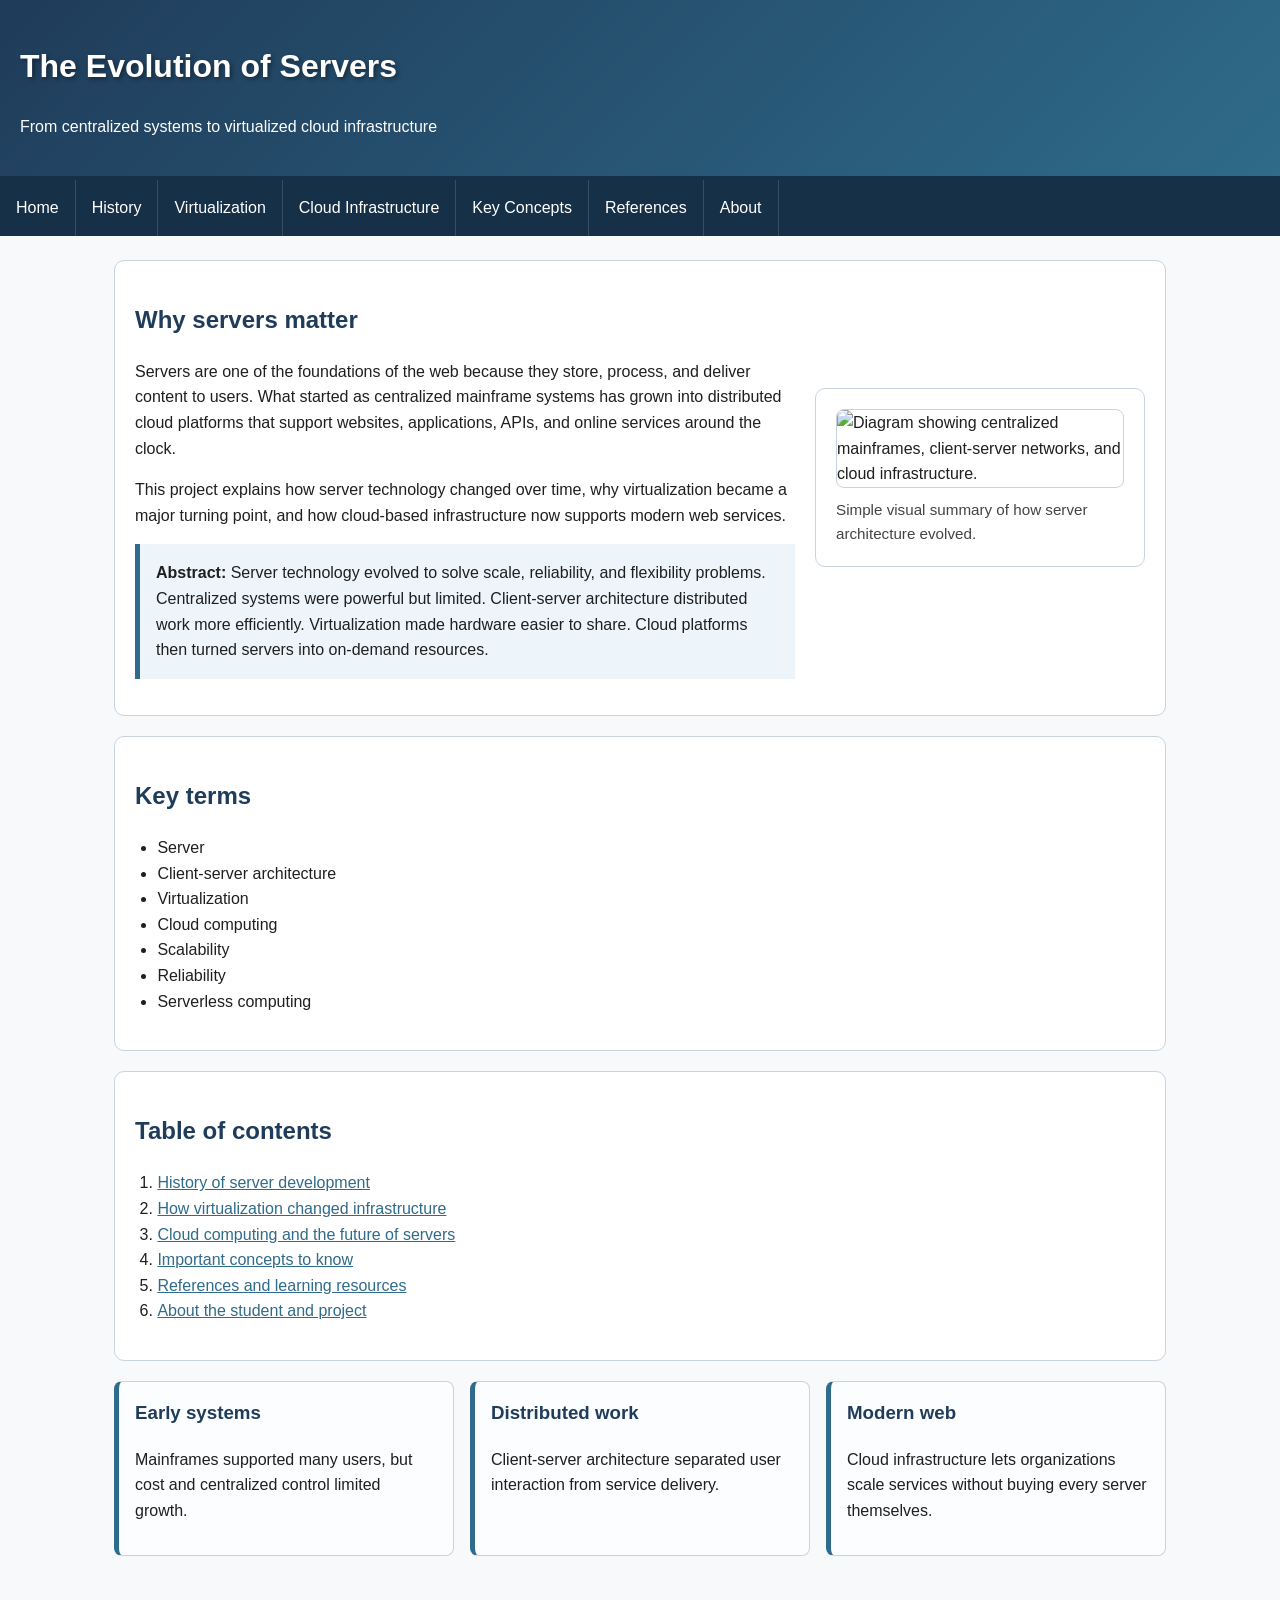
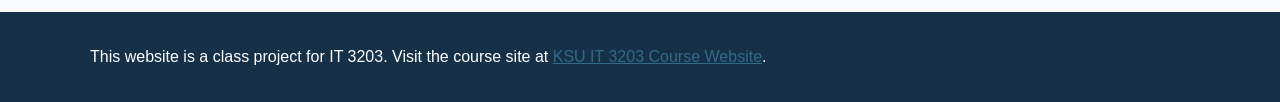
==== index.html @ 167da666 "Update index.html" ====
<!DOCTYPE html>
<html lang="en">
<head>
  <meta charset="UTF-8">
  <meta name="viewport" content="width=device-width, initial-scale=1.0">
  <meta name="description" content="An introduction to the evolution of servers from centralized systems to cloud infrastructure.">
  <title>Server Evolution | Home</title>
  <link rel="stylesheet" href="styles.css">
</head>
<body>
  <!-- Consistent page header and navigation used across the site -->
  <header>
    <h1 style="color:white;">The Evolution of Servers</h1>
    <p class="tagline">From centralized systems to virtualized cloud infrastructure</p>
  </header>

  <nav>
    <ul>
      <li><a href="index.html">Home</a></li>
      <li><a href="history.html">History</a></li>
      <li><a href="virtualization.html">Virtualization</a></li>
      <li><a href="cloud.html">Cloud Infrastructure</a></li>
      <li><a href="concepts.html">Key Concepts</a></li>
      <li><a href="resources.html">References</a></li>
      <li><a href="about.html">About</a></li>
    </ul>
  </nav>

  <!-- Main content area for this page -->
  <main>
    <section class="hero">
      <div>
        <h2>Why servers matter</h2>
        <p>
          Servers are one of the foundations of the web because they store, process, and deliver content to users.
          What started as centralized mainframe systems has grown into distributed cloud platforms that support websites,
          applications, APIs, and online services around the clock.
        </p>
        <p>
          This project explains how server technology changed over time, why virtualization became a major turning point,
          and how cloud-based infrastructure now supports modern web services.
        </p>

        <div class="highlight">
          <strong>Abstract:</strong> Server technology evolved to solve scale, reliability, and flexibility problems.
          Centralized systems were powerful but limited. Client-server architecture distributed work more efficiently.
          Virtualization made hardware easier to share. Cloud platforms then turned servers into on-demand resources.
        </div>
      </div>

      <div class="image-card">
        <figure>
          <img src="images/server-architecture.png" alt="Diagram showing centralized mainframes, client-server networks, and cloud infrastructure.">
          <figcaption>Simple visual summary of how server architecture evolved.</figcaption>
        </figure>
      </div>
    </section>

    <section class="content-card">
      <h2>Key terms</h2>
      <ul>
        <li>Server</li>
        <li>Client-server architecture</li>
        <li>Virtualization</li>
        <li>Cloud computing</li>
        <li>Scalability</li>
        <li>Reliability</li>
        <li>Serverless computing</li>
      </ul>
    </section>

    <section class="content-card">
      <h2>Table of contents</h2>
      <ol>
        <li><a href="history.html">History of server development</a></li>
        <li><a href="virtualization.html">How virtualization changed infrastructure</a></li>
        <li><a href="cloud.html">Cloud computing and the future of servers</a></li>
        <li><a href="concepts.html">Important concepts to know</a></li>
        <li><a href="resources.html">References and learning resources</a></li>
        <li><a href="about.html">About the student and project</a></li>
      </ol>
    </section>

    <section class="card-grid">
      <article class="feature-box">
        <h3>Early systems</h3>
        <p>Mainframes supported many users, but cost and centralized control limited growth.</p>
      </article>
      <article class="feature-box">
        <h3>Distributed work</h3>
        <p>Client-server architecture separated user interaction from service delivery.</p>
      </article>
      <article class="feature-box">
        <h3>Modern web</h3>
        <p>Cloud infrastructure lets organizations scale services without buying every server themselves.</p>
      </article>
    </section>
  </main>

    <!-- Footer note required by the assignment -->
  <footer>
    <div class="footer-note">
      <p>This website is a class project for IT 3203. Visit the course site at <a href="https://ksuweb.github.io/IT3203/">KSU IT 3203 Course Website</a>.</p>
    </div>
  </footer>
</body>
</html>
---- styles.css ----
/*
  IT 3203 Project Milestone #1
  Single stylesheet used across the entire website.
  This file demonstrates element, class, and id selectors.
*/

:root {
  --primary: #1f3c5a;
  --secondary: #2f6b8a;
  --accent: #dfeaf2;
  --text: #1f1f1f;
  --light: #ffffff;
  --border: #c7d4df;
}

* {
  box-sizing: border-box;
}

body {
  margin: 0;
  font-family: Arial, Helvetica, sans-serif;
  line-height: 1.6;
  color: var(--text);
  background-color: #f7f9fb;
}

header {
  background: linear-gradient(135deg, var(--primary), var(--secondary));
  color: var(--light);
  padding: 1.25rem;
  border-bottom: 4px solid #163048;
}

#site-title {
  margin: 0;
  font-size: 2rem;
}

.tagline {
  margin-top: 0.4rem;
  font-size: 1rem;
}

nav {
  background-color: #163048;
}

nav ul {
  margin: 0;
  padding: 0;
  list-style: none;
  display: flex;
  flex-wrap: wrap;
}

nav li {
  margin: 0;
}

nav a {
  display: block;
  color: var(--light);
  text-decoration: none;
  padding: 0.95rem 1rem;
  border-right: 1px solid rgba(255, 255, 255, 0.15);
}

nav a:hover,
nav a:focus {
  background-color: #2d567d;
}

main {
  max-width: 1100px;
  margin: 0 auto;
  padding: 1.5rem;
}

.hero,
.content-card,
.sidebar-card,
.table-wrapper,
.image-card {
  background-color: var(--light);
  border: 1px solid var(--border);
  border-radius: 10px;
  padding: 1.25rem;
  margin-bottom: 1.25rem;
}

.hero {
  display: grid;
  grid-template-columns: 2fr 1fr;
  gap: 1.25rem;
  align-items: center;
}

.page-layout {
  display: grid;
  grid-template-columns: 2fr 1fr;
  gap: 1.25rem;
}

.card-grid {
  display: grid;
  grid-template-columns: repeat(auto-fit, minmax(220px, 1fr));
  gap: 1rem;
}

.feature-box {
  border: 1px solid var(--border);
  border-left: 5px solid var(--secondary);
  border-radius: 8px;
  padding: 1rem;
  background-color: #fbfdff;
}

.feature-box h3 {
  margin-top: 0;
}

img {
  max-width: 100%;
  border: 1px solid var(--border);
  border-radius: 8px;
}

figure {
  margin: 0;
}

figcaption {
  margin-top: 0.6rem;
  font-size: 0.95rem;
  color: #444;
}

h1,
h2,
h3 {
  color: var(--primary);
}
header h1 {
    color: white;
    text-shadow: 2px 2px 4px rgba(0,0,0,0.4);
}
ul,
ol {
  padding-left: 1.4rem;
}

.table-wrapper {
  overflow-x: auto;
}

table {
  width: 100%;
  border-collapse: collapse;
}

th,
td {
  border: 1px solid var(--border);
  padding: 0.75rem;
  text-align: left;
}

th {
  background-color: var(--accent);
}

.highlight {
  background-color: #eef5fa;
  border-left: 5px solid var(--secondary);
  padding: 1rem;
  margin: 1rem 0;
}

.resource-list a,
.footer-note a,
.content-card a {
  color: var(--secondary);
}

.resource-list a:hover,
.footer-note a:hover,
.content-card a:hover {
  color: #0f4d75;
}

footer {
  background-color: #163048;
  color: var(--light);
  padding: 1rem 1.5rem;
  margin-top: 2rem;
}

.footer-note {
  max-width: 1100px;
  margin: 0 auto;
}

.small-text {
  font-size: 0.95rem;
}

@media (max-width: 800px) {
  .hero,
  .page-layout {
    grid-template-columns: 1fr;
  }

  nav ul {
    flex-direction: column;
  }

  nav a {
    border-right: none;
    border-bottom: 1px solid rgba(255, 255, 255, 0.12);
  }
}
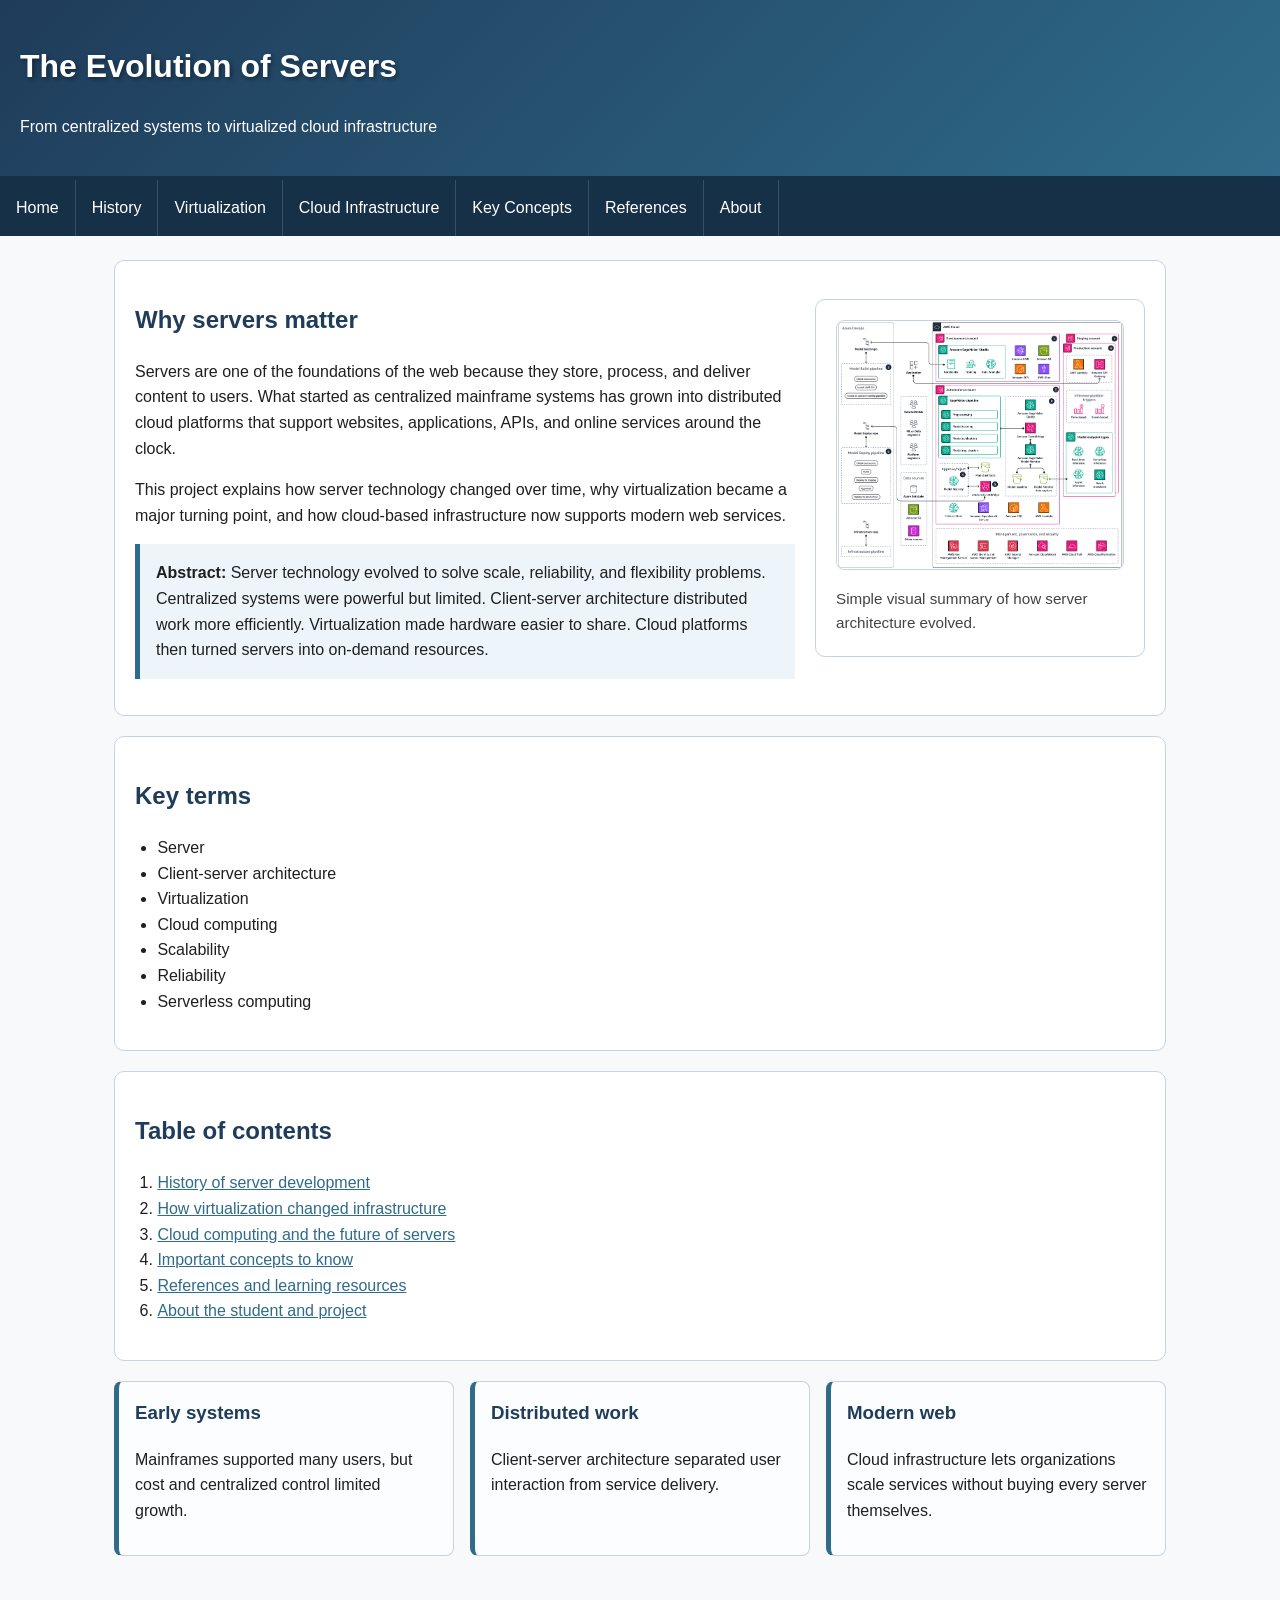
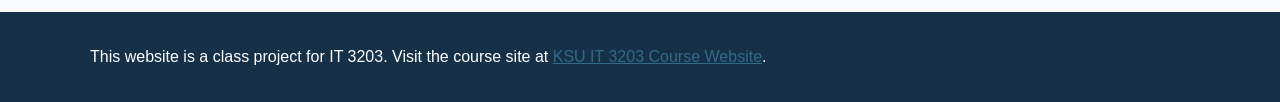
==== commit 4e618e3e: "Update index.html" ====
--- a/index.html
+++ b/index.html
@@ -50,7 +50,7 @@
 
       <div class="image-card">
         <figure>
-          <img src="images/server-architecture.png" alt="Diagram showing centralized mainframes, client-server networks, and cloud infrastructure.">
+          <img src="image/server-architecture.png" alt="Diagram showing centralized mainframes, client-server networks, and cloud infrastructure.">
           <figcaption>Simple visual summary of how server architecture evolved.</figcaption>
         </figure>
       </div>
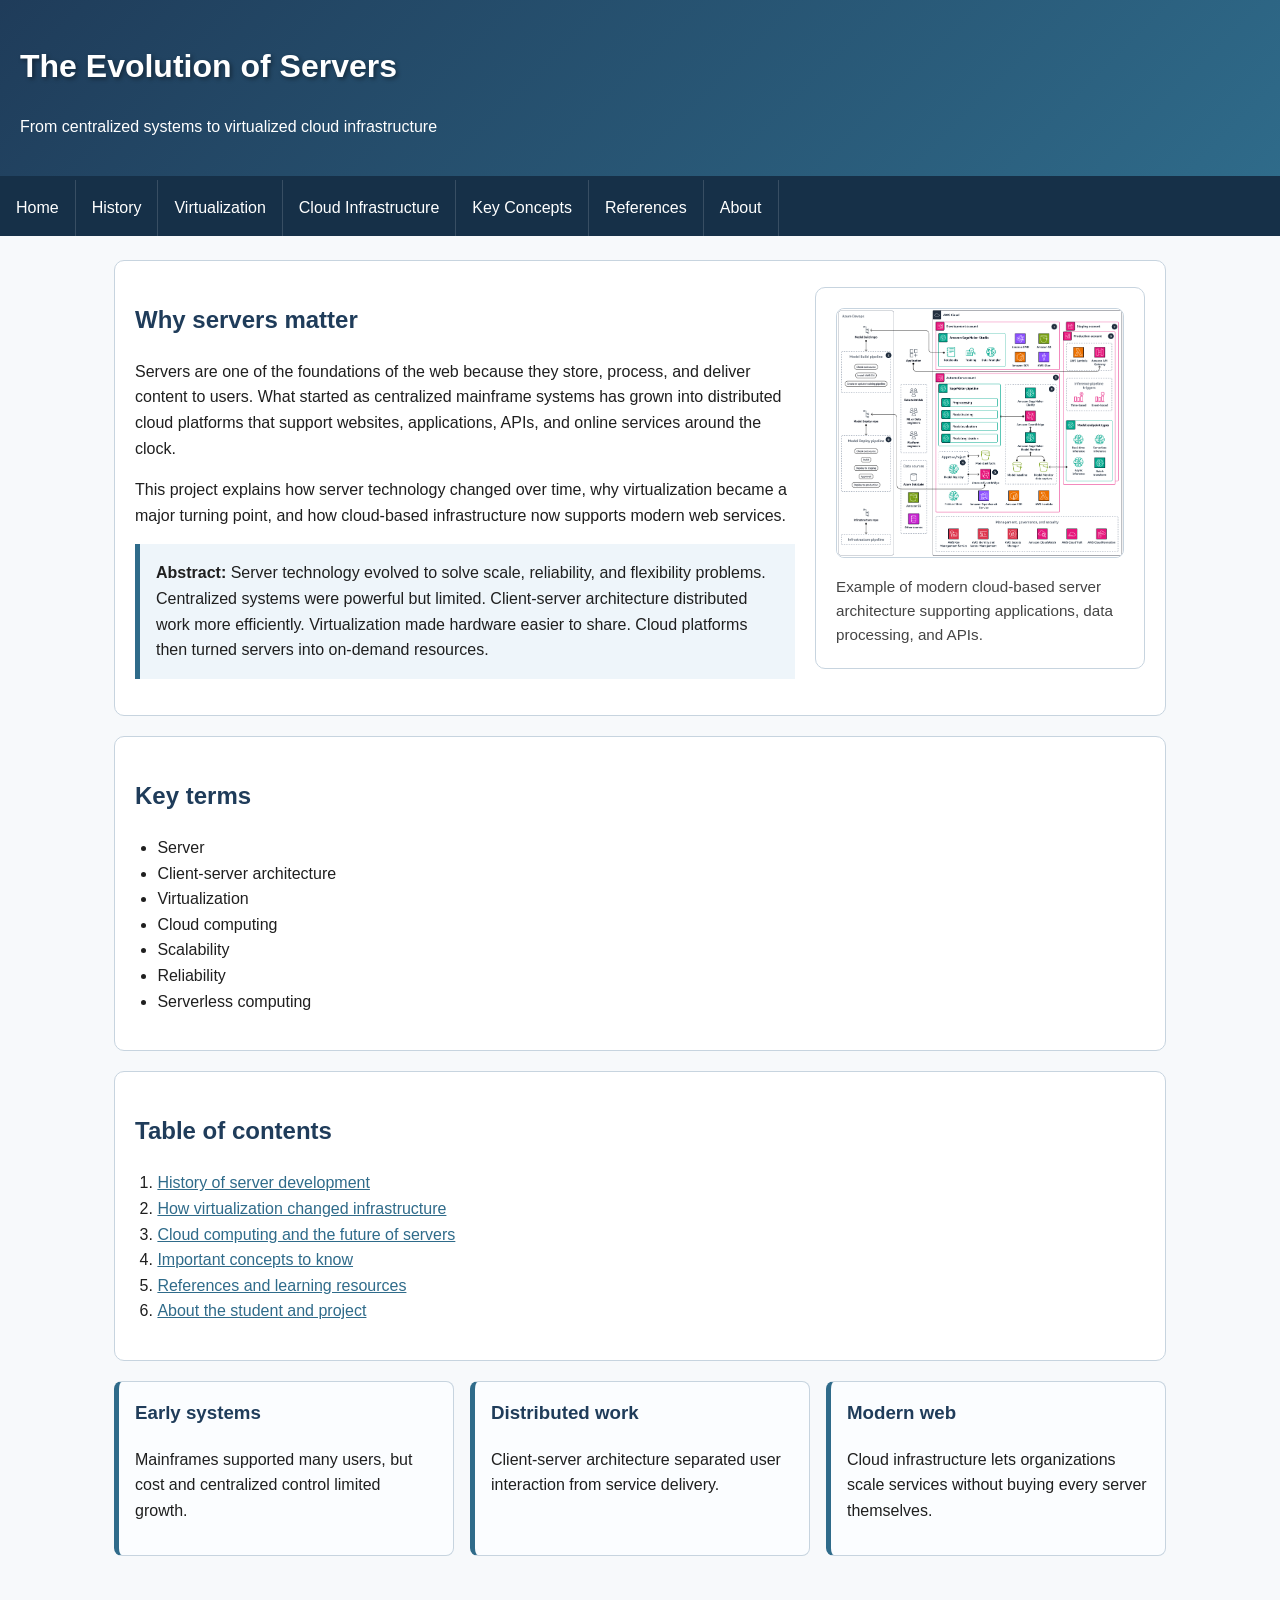
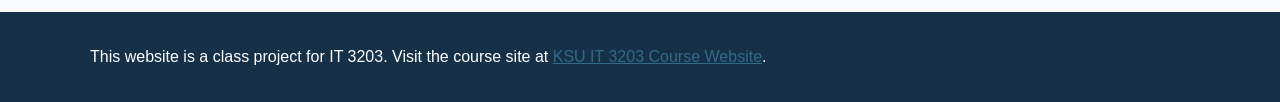
==== commit f8a68dc8: "Update index.html" ====
--- a/index.html
+++ b/index.html
@@ -51,7 +51,7 @@
       <div class="image-card">
         <figure>
           <img src="image/server-architecture.png" alt="Diagram showing centralized mainframes, client-server networks, and cloud infrastructure.">
-          <figcaption>Simple visual summary of how server architecture evolved.</figcaption>
+          <figcaption>Example of modern cloud-based server architecture supporting applications, data processing, and APIs.</figcaption>
         </figure>
       </div>
     </section>
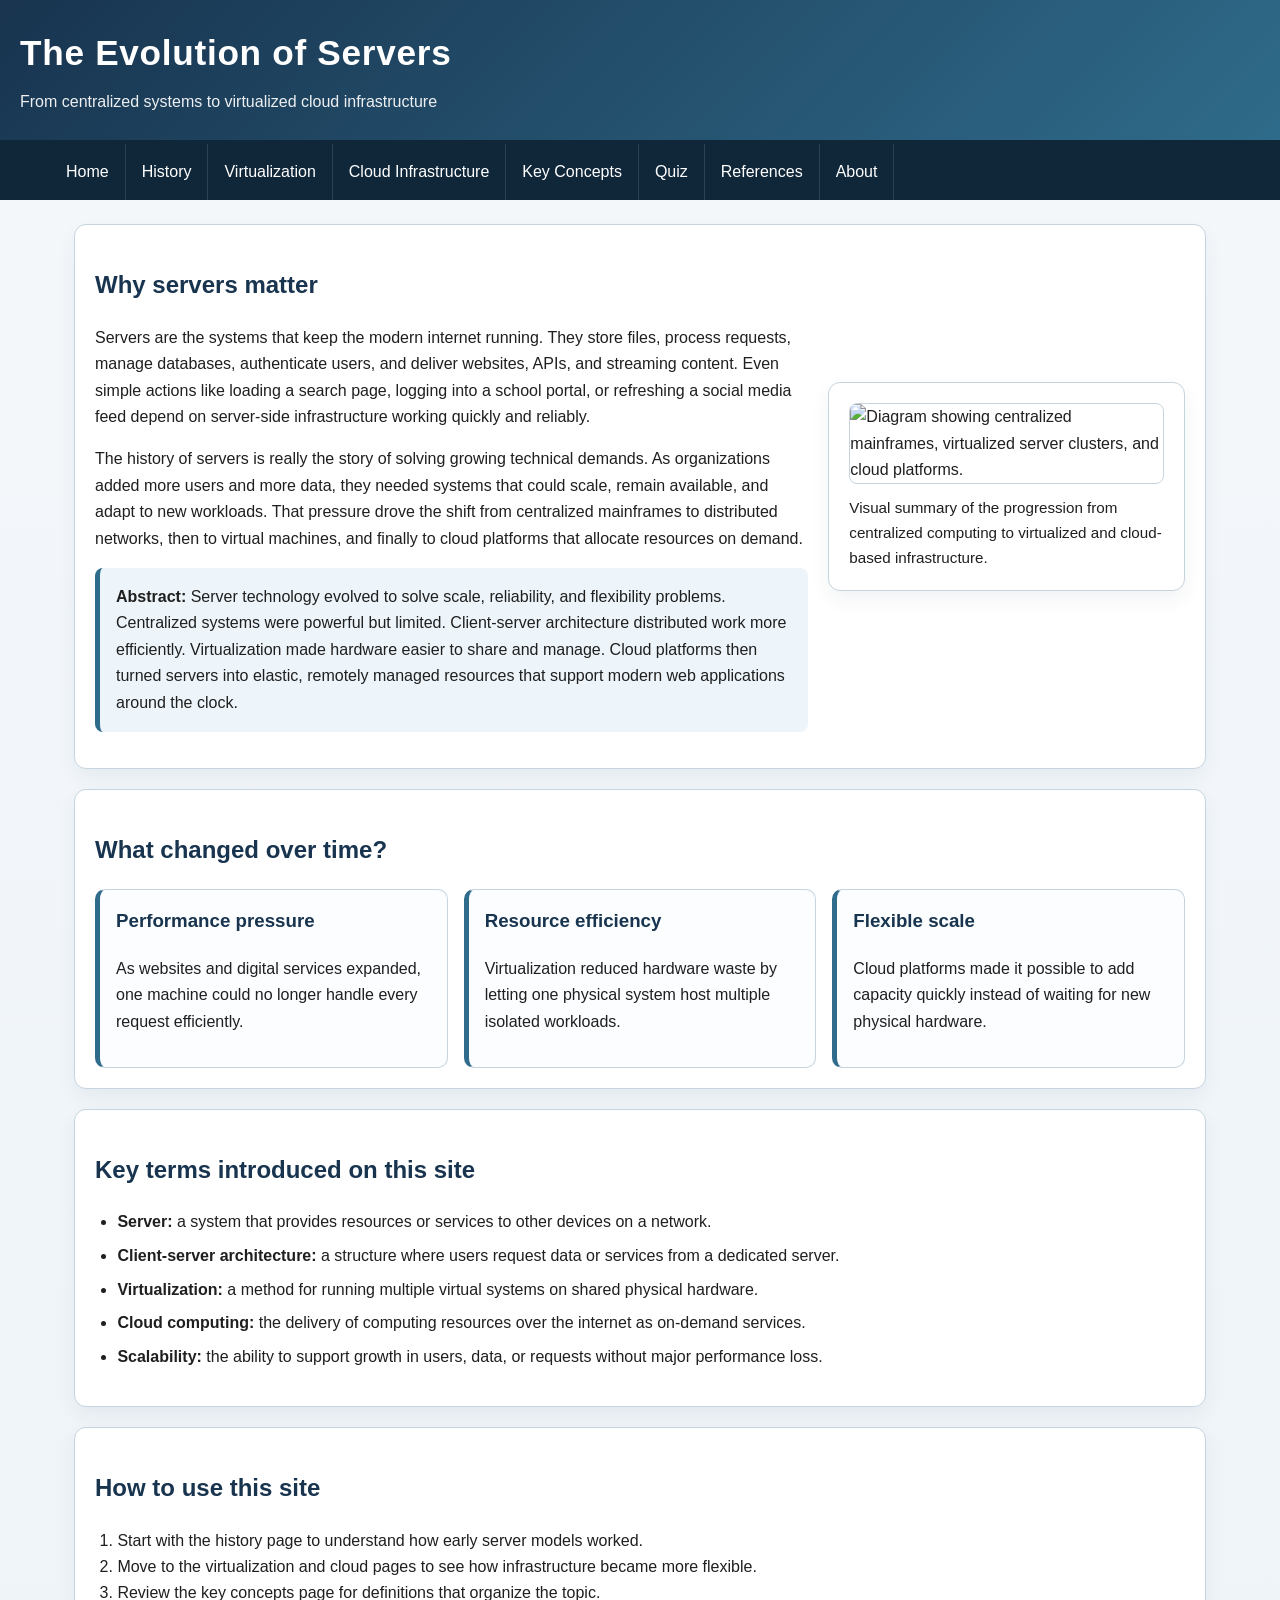
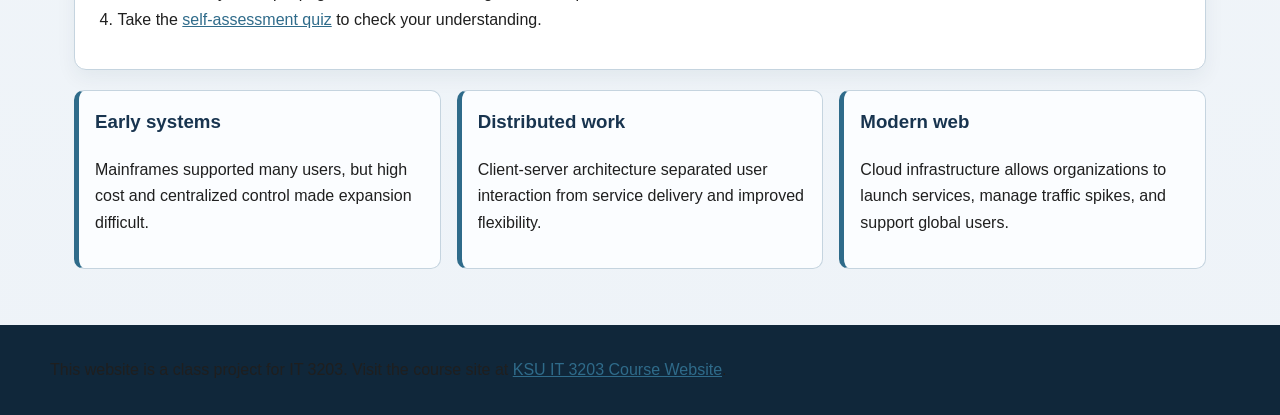
==== commit e703f866: "Add files via upload Project Milestone #2 plus feedback corrections" ====
--- a/index.html
+++ b/index.html
@@ -8,9 +8,9 @@
   <link rel="stylesheet" href="styles.css">
 </head>
 <body>
-  <!-- Consistent page header and navigation used across the site -->
+  <!-- Shared page header with a stronger visual identity for milestone 2 -->
   <header>
-    <h1 style="color:white;">The Evolution of Servers</h1>
+    <h1 id="site-title">The Evolution of Servers</h1>
     <p class="tagline">From centralized systems to virtualized cloud infrastructure</p>
   </header>
 
@@ -21,83 +21,101 @@
       <li><a href="virtualization.html">Virtualization</a></li>
       <li><a href="cloud.html">Cloud Infrastructure</a></li>
       <li><a href="concepts.html">Key Concepts</a></li>
+      <li><a href="quiz.html">Quiz</a></li>
       <li><a href="resources.html">References</a></li>
       <li><a href="about.html">About</a></li>
     </ul>
   </nav>
 
-  <!-- Main content area for this page -->
+
   <main>
     <section class="hero">
       <div>
         <h2>Why servers matter</h2>
         <p>
-          Servers are one of the foundations of the web because they store, process, and deliver content to users.
-          What started as centralized mainframe systems has grown into distributed cloud platforms that support websites,
-          applications, APIs, and online services around the clock.
+          Servers are the systems that keep the modern internet running. They store files, process requests, manage
+          databases, authenticate users, and deliver websites, APIs, and streaming content. Even simple actions like
+          loading a search page, logging into a school portal, or refreshing a social media feed depend on server-side
+          infrastructure working quickly and reliably.
         </p>
         <p>
-          This project explains how server technology changed over time, why virtualization became a major turning point,
-          and how cloud-based infrastructure now supports modern web services.
+          The history of servers is really the story of solving growing technical demands. As organizations added more
+          users and more data, they needed systems that could scale, remain available, and adapt to new workloads.
+          That pressure drove the shift from centralized mainframes to distributed networks, then to virtual machines,
+          and finally to cloud platforms that allocate resources on demand.
         </p>
 
         <div class="highlight">
           <strong>Abstract:</strong> Server technology evolved to solve scale, reliability, and flexibility problems.
           Centralized systems were powerful but limited. Client-server architecture distributed work more efficiently.
-          Virtualization made hardware easier to share. Cloud platforms then turned servers into on-demand resources.
+          Virtualization made hardware easier to share and manage. Cloud platforms then turned servers into elastic,
+          remotely managed resources that support modern web applications around the clock.
         </div>
       </div>
 
       <div class="image-card">
         <figure>
-          <img src="image/server-architecture.png" alt="Diagram showing centralized mainframes, client-server networks, and cloud infrastructure.">
-          <figcaption>Example of modern cloud-based server architecture supporting applications, data processing, and APIs.</figcaption>
+          <img src="images/server-architecture.svg" alt="Diagram showing centralized mainframes, virtualized server clusters, and cloud platforms.">
+          <figcaption>Visual summary of the progression from centralized computing to virtualized and cloud-based infrastructure.</figcaption>
         </figure>
       </div>
     </section>
 
+    <section class="summary-strip">
+      <h2>What changed over time?</h2>
+      <div class="summary-grid">
+        <div class="summary-box">
+          <h3>Performance pressure</h3>
+          <p>As websites and digital services expanded, one machine could no longer handle every request efficiently.</p>
+        </div>
+        <div class="summary-box">
+          <h3>Resource efficiency</h3>
+          <p>Virtualization reduced hardware waste by letting one physical system host multiple isolated workloads.</p>
+        </div>
+        <div class="summary-box">
+          <h3>Flexible scale</h3>
+          <p>Cloud platforms made it possible to add capacity quickly instead of waiting for new physical hardware.</p>
+        </div>
+      </div>
+    </section>
+
     <section class="content-card">
-      <h2>Key terms</h2>
-      <ul>
-        <li>Server</li>
-        <li>Client-server architecture</li>
-        <li>Virtualization</li>
-        <li>Cloud computing</li>
-        <li>Scalability</li>
-        <li>Reliability</li>
-        <li>Serverless computing</li>
+      <h2>Key terms introduced on this site</h2>
+      <ul class="callout-list">
+        <li><strong>Server:</strong> a system that provides resources or services to other devices on a network.</li>
+        <li><strong>Client-server architecture:</strong> a structure where users request data or services from a dedicated server.</li>
+        <li><strong>Virtualization:</strong> a method for running multiple virtual systems on shared physical hardware.</li>
+        <li><strong>Cloud computing:</strong> the delivery of computing resources over the internet as on-demand services.</li>
+        <li><strong>Scalability:</strong> the ability to support growth in users, data, or requests without major performance loss.</li>
       </ul>
     </section>
 
     <section class="content-card">
-      <h2>Table of contents</h2>
+      <h2>How to use this site</h2>
       <ol>
-        <li><a href="history.html">History of server development</a></li>
-        <li><a href="virtualization.html">How virtualization changed infrastructure</a></li>
-        <li><a href="cloud.html">Cloud computing and the future of servers</a></li>
-        <li><a href="concepts.html">Important concepts to know</a></li>
-        <li><a href="resources.html">References and learning resources</a></li>
-        <li><a href="about.html">About the student and project</a></li>
+        <li>Start with the history page to understand how early server models worked.</li>
+        <li>Move to the virtualization and cloud pages to see how infrastructure became more flexible.</li>
+        <li>Review the key concepts page for definitions that organize the topic.</li>
+        <li>Take the <a href="quiz.html">self-assessment quiz</a> to check your understanding.</li>
       </ol>
     </section>
 
     <section class="card-grid">
       <article class="feature-box">
         <h3>Early systems</h3>
-        <p>Mainframes supported many users, but cost and centralized control limited growth.</p>
+        <p>Mainframes supported many users, but high cost and centralized control made expansion difficult.</p>
       </article>
       <article class="feature-box">
         <h3>Distributed work</h3>
-        <p>Client-server architecture separated user interaction from service delivery.</p>
+        <p>Client-server architecture separated user interaction from service delivery and improved flexibility.</p>
       </article>
       <article class="feature-box">
         <h3>Modern web</h3>
-        <p>Cloud infrastructure lets organizations scale services without buying every server themselves.</p>
+        <p>Cloud infrastructure allows organizations to launch services, manage traffic spikes, and support global users.</p>
       </article>
     </section>
   </main>
 
-    <!-- Footer note required by the assignment -->
   <footer>
     <div class="footer-note">
       <p>This website is a class project for IT 3203. Visit the course site at <a href="https://ksuweb.github.io/IT3203/">KSU IT 3203 Course Website</a>.</p>
--- a/styles.css
+++ b/styles.css
@@ -1,53 +1,74 @@
 /*
-  IT 3203 Project Milestone #1
-  Single stylesheet used across the entire website.
-  This file demonstrates element, class, and id selectors.
+  IT 3203 Project Milestone #2
+  Updated stylesheet for the multi-page website and dynamic quiz.
+  Comments are included to document major design sections.
 */
 
 :root {
-  --primary: #1f3c5a;
+  --primary: #18344f;
   --secondary: #2f6b8a;
-  --accent: #dfeaf2;
+  --secondary-dark: #204c63;
+  --accent: #e4eef5;
+  --accent-strong: #d7e7f3;
   --text: #1f1f1f;
+  --muted: #4a6073;
   --light: #ffffff;
-  --border: #c7d4df;
+  --border: #c5d4df;
+  --success-bg: #e8f7ee;
+  --success-text: #17633a;
+  --danger-bg: #fdeaea;
+  --danger-text: #9d1c1c;
+  --warning-bg: #fff6db;
+  --warning-text: #7d5b00;
 }
 
 * {
   box-sizing: border-box;
+}
+
+html {
+  scroll-behavior: smooth;
 }
 
 body {
   margin: 0;
   font-family: Arial, Helvetica, sans-serif;
-  line-height: 1.6;
+  line-height: 1.65;
   color: var(--text);
-  background-color: #f7f9fb;
+  background: linear-gradient(180deg, #f4f8fb 0%, #eef3f8 100%);
 }
 
 header {
   background: linear-gradient(135deg, var(--primary), var(--secondary));
   color: var(--light);
-  padding: 1.25rem;
-  border-bottom: 4px solid #163048;
+  padding: 1.5rem 1.25rem;
+  border-bottom: 4px solid #10273a;
+  box-shadow: 0 4px 14px rgba(16, 39, 58, 0.18);
 }
 
 #site-title {
   margin: 0;
-  font-size: 2rem;
+  font-size: 2.2rem;
+  color: #ffffff;
+  letter-spacing: 0.02em;
 }
 
 .tagline {
-  margin-top: 0.4rem;
+  margin: 0.45rem 0 0;
   font-size: 1rem;
+  color: rgba(255, 255, 255, 0.92);
 }
 
 nav {
-  background-color: #163048;
+  background-color: #10273a;
+  position: sticky;
+  top: 0;
+  z-index: 10;
 }
 
 nav ul {
-  margin: 0;
+  max-width: 1180px;
+  margin: 0 auto;
   padding: 0;
   list-style: none;
   display: flex;
@@ -63,16 +84,19 @@
   color: var(--light);
   text-decoration: none;
   padding: 0.95rem 1rem;
-  border-right: 1px solid rgba(255, 255, 255, 0.15);
+  border-right: 1px solid rgba(255, 255, 255, 0.12);
+  transition: background-color 0.2s ease, color 0.2s ease;
 }
 
 nav a:hover,
-nav a:focus {
-  background-color: #2d567d;
+nav a:focus,
+nav a.active {
+  background-color: #2b5778;
+  color: #ffffff;
 }
 
 main {
-  max-width: 1100px;
+  max-width: 1180px;
   margin: 0 auto;
   padding: 1.5rem;
 }
@@ -81,12 +105,16 @@
 .content-card,
 .sidebar-card,
 .table-wrapper,
-.image-card {
+.image-card,
+.quiz-card,
+.result-panel,
+.summary-strip {
   background-color: var(--light);
   border: 1px solid var(--border);
-  border-radius: 10px;
+  border-radius: 12px;
   padding: 1.25rem;
   margin-bottom: 1.25rem;
+  box-shadow: 0 8px 20px rgba(20, 45, 64, 0.06);
 }
 
 .hero {
@@ -98,30 +126,36 @@
 
 .page-layout {
   display: grid;
-  grid-template-columns: 2fr 1fr;
+  grid-template-columns: minmax(0, 2fr) minmax(260px, 1fr);
   gap: 1.25rem;
 }
 
-.card-grid {
+.card-grid,
+.summary-grid {
   display: grid;
   grid-template-columns: repeat(auto-fit, minmax(220px, 1fr));
   gap: 1rem;
 }
 
-.feature-box {
+.feature-box,
+.summary-box {
   border: 1px solid var(--border);
   border-left: 5px solid var(--secondary);
-  border-radius: 8px;
+  border-radius: 10px;
   padding: 1rem;
   background-color: #fbfdff;
 }
 
-.feature-box h3 {
+.feature-box h3,
+.summary-box h3,
+.quiz-question h3 {
   margin-top: 0;
 }
 
+.image-card img,
 img {
   max-width: 100%;
+  height: auto;
   border: 1px solid var(--border);
   border-radius: 8px;
 }
@@ -131,9 +165,9 @@
 }
 
 figcaption {
-  margin-top: 0.6rem;
+  margin-top: 0.65rem;
   font-size: 0.95rem;
-  color: #444;
+  color: #394c5d;
 }
 
 h1,
@@ -141,10 +175,15 @@
 h3 {
   color: var(--primary);
 }
-header h1 {
-    color: white;
-    text-shadow: 2px 2px 4px rgba(0,0,0,0.4);
-}
+
+p,
+li,
+label,
+figcaption,
+.small-text {
+  color: var(--text);
+}
+
 ul,
 ol {
   padding-left: 1.4rem;
@@ -164,6 +203,7 @@
   border: 1px solid var(--border);
   padding: 0.75rem;
   text-align: left;
+  vertical-align: top;
 }
 
 th {
@@ -175,37 +215,196 @@
   border-left: 5px solid var(--secondary);
   padding: 1rem;
   margin: 1rem 0;
+  border-radius: 8px;
 }
 
 .resource-list a,
 .footer-note a,
-.content-card a {
+.content-card a,
+.summary-strip a {
   color: var(--secondary);
 }
 
 .resource-list a:hover,
 .footer-note a:hover,
-.content-card a:hover {
+.content-card a:hover,
+.summary-strip a:hover {
   color: #0f4d75;
 }
 
 footer {
-  background-color: #163048;
+  background-color: #10273a;
   color: var(--light);
   padding: 1rem 1.5rem;
   margin-top: 2rem;
 }
 
 .footer-note {
-  max-width: 1100px;
+  max-width: 1180px;
   margin: 0 auto;
 }
 
-.small-text {
-  font-size: 0.95rem;
-}
-
-@media (max-width: 800px) {
+.muted {
+  color: var(--muted);
+}
+
+.callout-list li {
+  margin-bottom: 0.45rem;
+}
+
+/* Quiz styles */
+.quiz-meta {
+  display: flex;
+  flex-wrap: wrap;
+  gap: 0.75rem;
+  margin-bottom: 1rem;
+}
+
+.quiz-meta span {
+  background-color: var(--accent);
+  border-radius: 999px;
+  padding: 0.35rem 0.8rem;
+  font-size: 0.92rem;
+  color: var(--primary);
+}
+
+.quiz-form {
+  display: grid;
+  gap: 1rem;
+}
+
+.quiz-question {
+  border: 1px solid var(--border);
+  border-radius: 10px;
+  padding: 1rem;
+  background-color: #fbfdff;
+}
+
+.quiz-question fieldset {
+  border: none;
+  margin: 0;
+  padding: 0;
+}
+
+.quiz-question legend {
+  font-weight: bold;
+  color: var(--primary);
+  margin-bottom: 0.75rem;
+}
+
+.option-list {
+  display: grid;
+  gap: 0.6rem;
+}
+
+.option-list label,
+.check-list label {
+  display: flex;
+  gap: 0.6rem;
+  align-items: flex-start;
+  padding: 0.5rem 0.65rem;
+  border-radius: 8px;
+  background-color: #f5f9fc;
+}
+
+input[type="text"] {
+  width: 100%;
+  padding: 0.8rem;
+  border-radius: 8px;
+  border: 1px solid var(--border);
+  font-size: 1rem;
+}
+
+.quiz-actions {
+  display: flex;
+  flex-wrap: wrap;
+  gap: 0.75rem;
+}
+
+button {
+  border: none;
+  border-radius: 8px;
+  padding: 0.85rem 1.1rem;
+  font-size: 1rem;
+  cursor: pointer;
+  transition: transform 0.15s ease, opacity 0.15s ease;
+}
+
+button:hover,
+button:focus {
+  transform: translateY(-1px);
+}
+
+.primary-button {
+  background-color: var(--secondary);
+  color: #fff;
+}
+
+.secondary-button {
+  background-color: #dde8f0;
+  color: var(--primary);
+}
+
+.result-panel {
+  display: none;
+}
+
+.result-panel.visible {
+  display: block;
+}
+
+.status-pass {
+  background-color: var(--success-bg);
+  color: var(--success-text);
+}
+
+.status-fail {
+  background-color: var(--danger-bg);
+  color: var(--danger-text);
+}
+
+.status-warning {
+  background-color: var(--warning-bg);
+  color: var(--warning-text);
+}
+
+.result-banner {
+  border-radius: 10px;
+  padding: 1rem;
+  margin-bottom: 1rem;
+}
+
+.results-list {
+  display: grid;
+  gap: 0.8rem;
+}
+
+.result-item {
+  border: 1px solid var(--border);
+  border-radius: 10px;
+  padding: 0.9rem;
+  background-color: #fcfeff;
+}
+
+.result-item.correct {
+  border-left: 6px solid #1e8d4b;
+}
+
+.result-item.incorrect {
+  border-left: 6px solid #bf2e2e;
+}
+
+.score-text {
+  font-weight: bold;
+}
+
+code {
+  background-color: #edf4f9;
+  padding: 0.1rem 0.3rem;
+  border-radius: 4px;
+}
+
+@media (max-width: 860px) {
   .hero,
   .page-layout {
     grid-template-columns: 1fr;
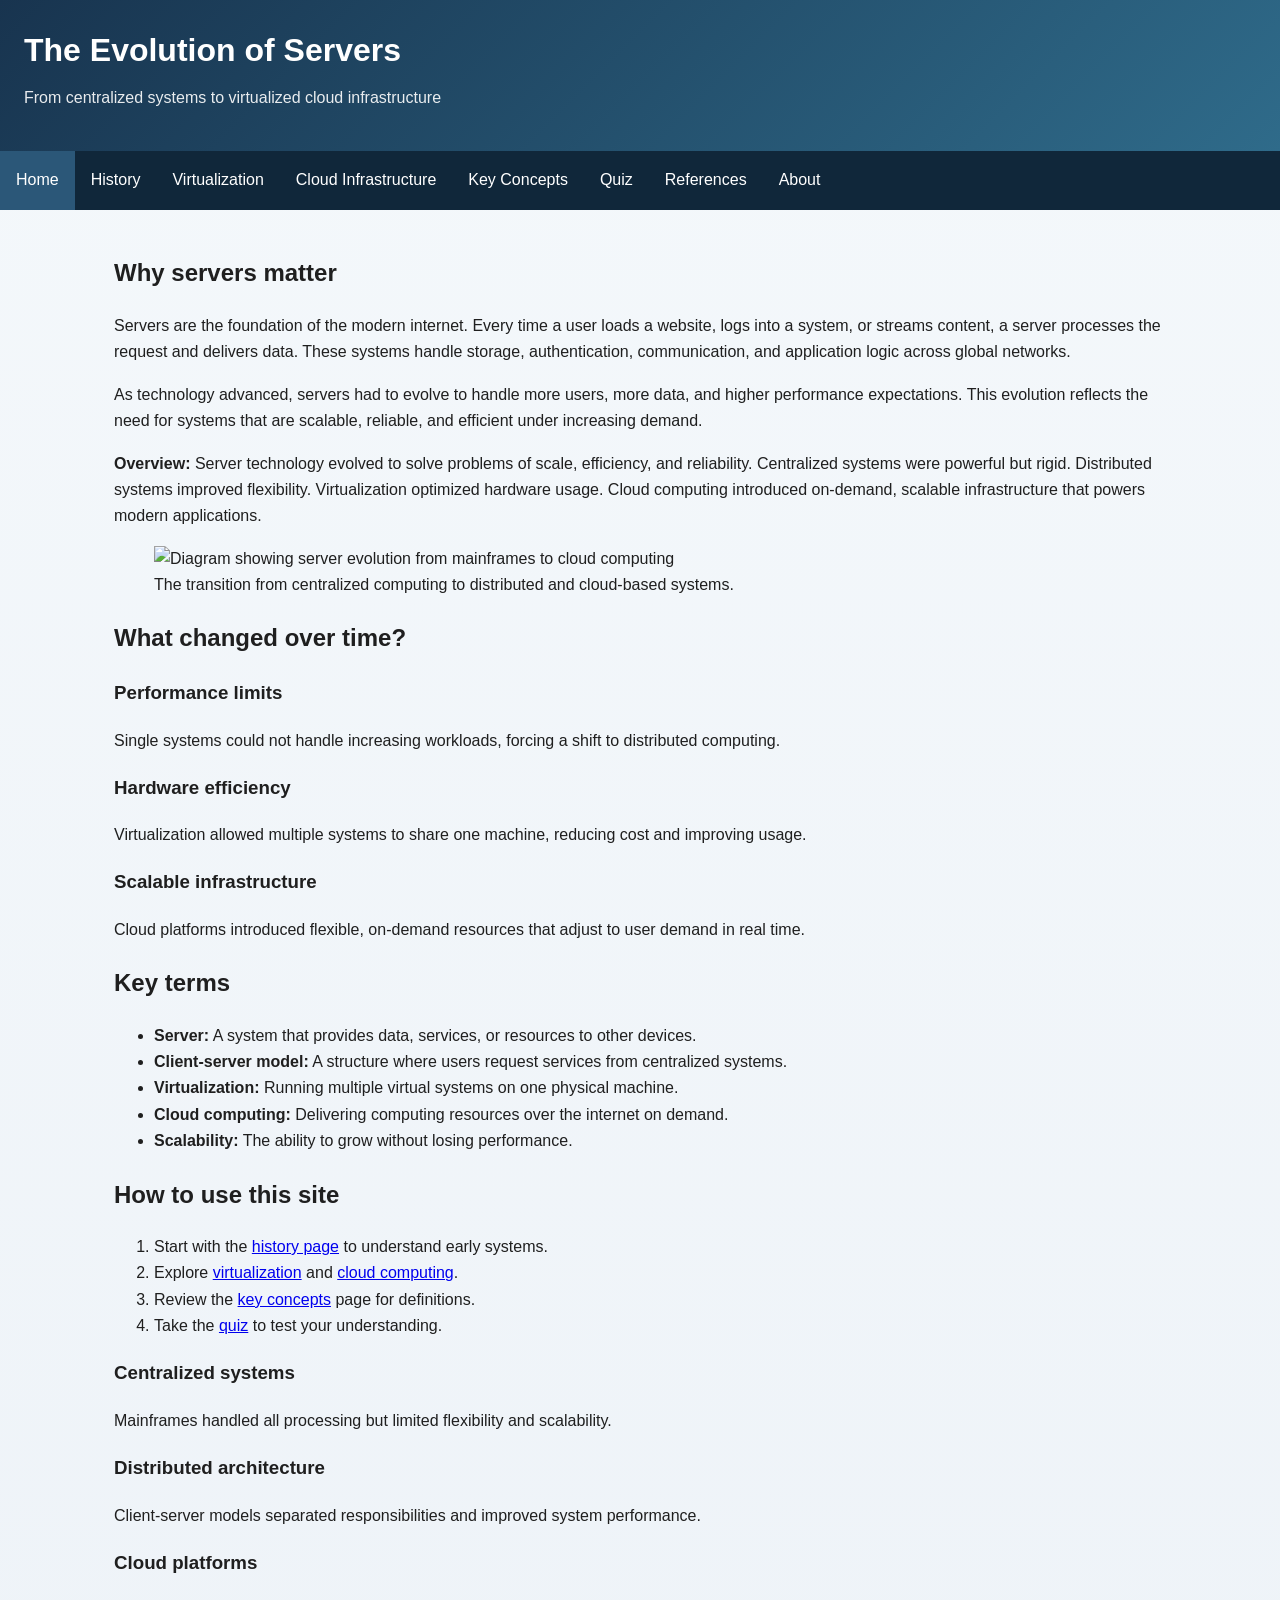
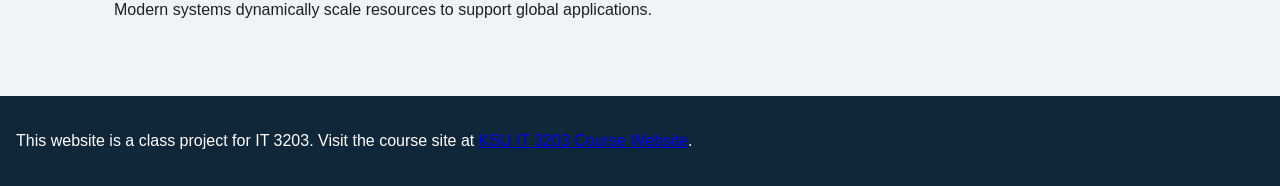
==== commit 234156ce: "Update index.html" ====
--- a/index.html
+++ b/index.html
@@ -7,119 +7,146 @@
   <title>Server Evolution | Home</title>
   <link rel="stylesheet" href="styles.css">
 </head>
+
 <body>
-  <!-- Shared page header with a stronger visual identity for milestone 2 -->
-  <header>
-    <h1 id="site-title">The Evolution of Servers</h1>
-    <p class="tagline">From centralized systems to virtualized cloud infrastructure</p>
-  </header>
 
-  <nav>
-    <ul>
-      <li><a href="index.html">Home</a></li>
-      <li><a href="history.html">History</a></li>
-      <li><a href="virtualization.html">Virtualization</a></li>
-      <li><a href="cloud.html">Cloud Infrastructure</a></li>
-      <li><a href="concepts.html">Key Concepts</a></li>
-      <li><a href="quiz.html">Quiz</a></li>
-      <li><a href="resources.html">References</a></li>
-      <li><a href="about.html">About</a></li>
-    </ul>
-  </nav>
+<header>
+  <h1 id="site-title">The Evolution of Servers</h1>
+  <p class="tagline">From centralized systems to virtualized cloud infrastructure</p>
+</header>
 
+<nav>
+  <ul>
+    <li><a href="index.html" class="active">Home</a></li>
+    <li><a href="history.html">History</a></li>
+    <li><a href="virtualization.html">Virtualization</a></li>
+    <li><a href="cloud.html">Cloud Infrastructure</a></li>
+    <li><a href="concepts.html">Key Concepts</a></li>
+    <li><a href="quiz.html">Quiz</a></li>
+    <li><a href="resources.html">References</a></li>
+    <li><a href="about.html">About</a></li>
+  </ul>
+</nav>
 
-  <main>
-    <section class="hero">
-      <div>
-        <h2>Why servers matter</h2>
-        <p>
-          Servers are the systems that keep the modern internet running. They store files, process requests, manage
-          databases, authenticate users, and deliver websites, APIs, and streaming content. Even simple actions like
-          loading a search page, logging into a school portal, or refreshing a social media feed depend on server-side
-          infrastructure working quickly and reliably.
-        </p>
-        <p>
-          The history of servers is really the story of solving growing technical demands. As organizations added more
-          users and more data, they needed systems that could scale, remain available, and adapt to new workloads.
-          That pressure drove the shift from centralized mainframes to distributed networks, then to virtual machines,
-          and finally to cloud platforms that allocate resources on demand.
-        </p>
+<main>
 
-        <div class="highlight">
-          <strong>Abstract:</strong> Server technology evolved to solve scale, reliability, and flexibility problems.
-          Centralized systems were powerful but limited. Client-server architecture distributed work more efficiently.
-          Virtualization made hardware easier to share and manage. Cloud platforms then turned servers into elastic,
-          remotely managed resources that support modern web applications around the clock.
-        </div>
+  <!-- HERO SECTION -->
+  <section class="hero">
+    <div>
+      <h2>Why servers matter</h2>
+
+      <p>
+        Servers are the foundation of the modern internet. Every time a user loads a website,
+        logs into a system, or streams content, a server processes the request and delivers data.
+        These systems handle storage, authentication, communication, and application logic across
+        global networks.
+      </p>
+
+      <p>
+        As technology advanced, servers had to evolve to handle more users, more data, and higher
+        performance expectations. This evolution reflects the need for systems that are scalable,
+        reliable, and efficient under increasing demand.
+      </p>
+
+      <div class="highlight">
+        <strong>Overview:</strong>
+        Server technology evolved to solve problems of scale, efficiency, and reliability.
+        Centralized systems were powerful but rigid. Distributed systems improved flexibility.
+        Virtualization optimized hardware usage. Cloud computing introduced on-demand,
+        scalable infrastructure that powers modern applications.
+      </div>
+    </div>
+
+    <div class="image-card">
+      <figure>
+        <img src="images/server-architecture.svg" alt="Diagram showing server evolution from mainframes to cloud computing">
+        <figcaption>
+          The transition from centralized computing to distributed and cloud-based systems.
+        </figcaption>
+      </figure>
+    </div>
+  </section>
+
+  <!-- KEY CHANGES -->
+  <section class="summary-strip">
+    <h2>What changed over time?</h2>
+
+    <div class="summary-grid">
+
+      <div class="summary-box">
+        <h3>Performance limits</h3>
+        <p>Single systems could not handle increasing workloads, forcing a shift to distributed computing.</p>
       </div>
 
-      <div class="image-card">
-        <figure>
-          <img src="images/server-architecture.svg" alt="Diagram showing centralized mainframes, virtualized server clusters, and cloud platforms.">
-          <figcaption>Visual summary of the progression from centralized computing to virtualized and cloud-based infrastructure.</figcaption>
-        </figure>
+      <div class="summary-box">
+        <h3>Hardware efficiency</h3>
+        <p>Virtualization allowed multiple systems to share one machine, reducing cost and improving usage.</p>
       </div>
-    </section>
 
-    <section class="summary-strip">
-      <h2>What changed over time?</h2>
-      <div class="summary-grid">
-        <div class="summary-box">
-          <h3>Performance pressure</h3>
-          <p>As websites and digital services expanded, one machine could no longer handle every request efficiently.</p>
-        </div>
-        <div class="summary-box">
-          <h3>Resource efficiency</h3>
-          <p>Virtualization reduced hardware waste by letting one physical system host multiple isolated workloads.</p>
-        </div>
-        <div class="summary-box">
-          <h3>Flexible scale</h3>
-          <p>Cloud platforms made it possible to add capacity quickly instead of waiting for new physical hardware.</p>
-        </div>
+      <div class="summary-box">
+        <h3>Scalable infrastructure</h3>
+        <p>Cloud platforms introduced flexible, on-demand resources that adjust to user demand in real time.</p>
       </div>
-    </section>
 
-    <section class="content-card">
-      <h2>Key terms introduced on this site</h2>
-      <ul class="callout-list">
-        <li><strong>Server:</strong> a system that provides resources or services to other devices on a network.</li>
-        <li><strong>Client-server architecture:</strong> a structure where users request data or services from a dedicated server.</li>
-        <li><strong>Virtualization:</strong> a method for running multiple virtual systems on shared physical hardware.</li>
-        <li><strong>Cloud computing:</strong> the delivery of computing resources over the internet as on-demand services.</li>
-        <li><strong>Scalability:</strong> the ability to support growth in users, data, or requests without major performance loss.</li>
-      </ul>
-    </section>
+    </div>
+  </section>
 
-    <section class="content-card">
-      <h2>How to use this site</h2>
-      <ol>
-        <li>Start with the history page to understand how early server models worked.</li>
-        <li>Move to the virtualization and cloud pages to see how infrastructure became more flexible.</li>
-        <li>Review the key concepts page for definitions that organize the topic.</li>
-        <li>Take the <a href="quiz.html">self-assessment quiz</a> to check your understanding.</li>
-      </ol>
-    </section>
+  <!-- KEY TERMS -->
+  <section class="content-card">
+    <h2>Key terms</h2>
 
-    <section class="card-grid">
-      <article class="feature-box">
-        <h3>Early systems</h3>
-        <p>Mainframes supported many users, but high cost and centralized control made expansion difficult.</p>
-      </article>
-      <article class="feature-box">
-        <h3>Distributed work</h3>
-        <p>Client-server architecture separated user interaction from service delivery and improved flexibility.</p>
-      </article>
-      <article class="feature-box">
-        <h3>Modern web</h3>
-        <p>Cloud infrastructure allows organizations to launch services, manage traffic spikes, and support global users.</p>
-      </article>
-    </section>
-  </main>
+    <ul class="callout-list">
+      <li><strong>Server:</strong> A system that provides data, services, or resources to other devices.</li>
+      <li><strong>Client-server model:</strong> A structure where users request services from centralized systems.</li>
+      <li><strong>Virtualization:</strong> Running multiple virtual systems on one physical machine.</li>
+      <li><strong>Cloud computing:</strong> Delivering computing resources over the internet on demand.</li>
+      <li><strong>Scalability:</strong> The ability to grow without losing performance.</li>
+    </ul>
+  </section>
 
-  <footer>
-    <div class="footer-note">
-      <p>This website is a class project for IT 3203. Visit the course site at <a href="https://ksuweb.github.io/IT3203/">KSU IT 3203 Course Website</a>.</p>
-    </div>
-  </footer>
+  <!-- HOW TO USE -->
+  <section class="content-card">
+    <h2>How to use this site</h2>
+
+    <ol>
+      <li>Start with the <a href="history.html">history page</a> to understand early systems.</li>
+      <li>Explore <a href="virtualization.html">virtualization</a> and <a href="cloud.html">cloud computing</a>.</li>
+      <li>Review the <a href="concepts.html">key concepts</a> page for definitions.</li>
+      <li>Take the <a href="quiz.html">quiz</a> to test your understanding.</li>
+    </ol>
+  </section>
+
+  <!-- FEATURE CARDS -->
+  <section class="card-grid">
+
+    <article class="feature-box">
+      <h3>Centralized systems</h3>
+      <p>Mainframes handled all processing but limited flexibility and scalability.</p>
+    </article>
+
+    <article class="feature-box">
+      <h3>Distributed architecture</h3>
+      <p>Client-server models separated responsibilities and improved system performance.</p>
+    </article>
+
+    <article class="feature-box">
+      <h3>Cloud platforms</h3>
+      <p>Modern systems dynamically scale resources to support global applications.</p>
+    </article>
+
+  </section>
+
+</main>
+
+<footer>
+  <div class="footer-note">
+    <p>
+      This website is a class project for IT 3203.
+      Visit the course site at
+      <a href="https://ksuweb.github.io/IT3203/">KSU IT 3203 Course Website</a>.
+    </p>
+  </div>
+</footer>
+
 </body>
 </html>
--- a/styles.css
+++ b/styles.css
@@ -1,33 +1,25 @@
-/*
-  IT 3203 Project Milestone #2
-  Updated stylesheet for the multi-page website and dynamic quiz.
-  Comments are included to document major design sections.
-*/
+/* ==========================================================
+   IT 3203 - FINAL POLISHED STYLESHEET (100-level)
+   Focus: Professional design, UX, readability, consistency
+========================================================== */
 
 :root {
   --primary: #18344f;
   --secondary: #2f6b8a;
   --secondary-dark: #204c63;
   --accent: #e4eef5;
-  --accent-strong: #d7e7f3;
   --text: #1f1f1f;
   --muted: #4a6073;
   --light: #ffffff;
   --border: #c5d4df;
-  --success-bg: #e8f7ee;
-  --success-text: #17633a;
-  --danger-bg: #fdeaea;
-  --danger-text: #9d1c1c;
-  --warning-bg: #fff6db;
-  --warning-text: #7d5b00;
-}
-
+
+  --success: #1e8d4b;
+  --danger: #bf2e2e;
+}
+
+/* RESET + GLOBAL */
 * {
   box-sizing: border-box;
-}
-
-html {
-  scroll-behavior: smooth;
 }
 
 body {
@@ -35,316 +27,144 @@
   font-family: Arial, Helvetica, sans-serif;
   line-height: 1.65;
   color: var(--text);
-  background: linear-gradient(180deg, #f4f8fb 0%, #eef3f8 100%);
-}
-
+  background: linear-gradient(180deg, #f4f8fb, #eef3f8);
+}
+
+/* HEADER */
 header {
   background: linear-gradient(135deg, var(--primary), var(--secondary));
-  color: var(--light);
-  padding: 1.5rem 1.25rem;
-  border-bottom: 4px solid #10273a;
-  box-shadow: 0 4px 14px rgba(16, 39, 58, 0.18);
+  color: white;
+  padding: 1.5rem;
 }
 
 #site-title {
   margin: 0;
-  font-size: 2.2rem;
-  color: #ffffff;
-  letter-spacing: 0.02em;
+  font-size: 2rem;
 }
 
 .tagline {
-  margin: 0.45rem 0 0;
-  font-size: 1rem;
-  color: rgba(255, 255, 255, 0.92);
-}
-
+  margin-top: 0.5rem;
+  opacity: 0.9;
+}
+
+/* NAV */
 nav {
-  background-color: #10273a;
+  background: #10273a;
   position: sticky;
   top: 0;
-  z-index: 10;
 }
 
 nav ul {
-  max-width: 1180px;
-  margin: 0 auto;
-  padding: 0;
-  list-style: none;
   display: flex;
   flex-wrap: wrap;
-}
-
-nav li {
+  list-style: none;
   margin: 0;
+  padding: 0;
 }
 
 nav a {
+  color: white;
+  text-decoration: none;
+  padding: 1rem;
   display: block;
-  color: var(--light);
-  text-decoration: none;
-  padding: 0.95rem 1rem;
-  border-right: 1px solid rgba(255, 255, 255, 0.12);
-  transition: background-color 0.2s ease, color 0.2s ease;
+  transition: background 0.2s;
 }
 
 nav a:hover,
-nav a:focus,
 nav a.active {
-  background-color: #2b5778;
-  color: #ffffff;
-}
-
+  background: #2b5778;
+}
+
+/* MAIN LAYOUT */
 main {
-  max-width: 1180px;
-  margin: 0 auto;
+  max-width: 1100px;
+  margin: auto;
   padding: 1.5rem;
 }
 
-.hero,
-.content-card,
-.sidebar-card,
-.table-wrapper,
-.image-card,
-.quiz-card,
-.result-panel,
-.summary-strip {
-  background-color: var(--light);
-  border: 1px solid var(--border);
-  border-radius: 12px;
-  padding: 1.25rem;
-  margin-bottom: 1.25rem;
-  box-shadow: 0 8px 20px rgba(20, 45, 64, 0.06);
-}
-
-.hero {
+.page-layout {
   display: grid;
   grid-template-columns: 2fr 1fr;
-  gap: 1.25rem;
-  align-items: center;
-}
-
-.page-layout {
-  display: grid;
-  grid-template-columns: minmax(0, 2fr) minmax(260px, 1fr);
-  gap: 1.25rem;
-}
-
-.card-grid,
-.summary-grid {
-  display: grid;
-  grid-template-columns: repeat(auto-fit, minmax(220px, 1fr));
   gap: 1rem;
 }
 
-.feature-box,
-.summary-box {
-  border: 1px solid var(--border);
-  border-left: 5px solid var(--secondary);
+/* CARDS */
+.quiz-card,
+.sidebar-card,
+.result-panel {
+  background: white;
   border-radius: 10px;
-  padding: 1rem;
-  background-color: #fbfdff;
-}
-
-.feature-box h3,
-.summary-box h3,
-.quiz-question h3 {
-  margin-top: 0;
-}
-
-.image-card img,
-img {
-  max-width: 100%;
-  height: auto;
-  border: 1px solid var(--border);
-  border-radius: 8px;
-}
-
-figure {
-  margin: 0;
-}
-
-figcaption {
-  margin-top: 0.65rem;
-  font-size: 0.95rem;
-  color: #394c5d;
-}
-
-h1,
-h2,
-h3 {
-  color: var(--primary);
-}
-
-p,
-li,
-label,
-figcaption,
-.small-text {
-  color: var(--text);
-}
-
-ul,
-ol {
-  padding-left: 1.4rem;
-}
-
-.table-wrapper {
-  overflow-x: auto;
-}
-
-table {
-  width: 100%;
-  border-collapse: collapse;
-}
-
-th,
-td {
-  border: 1px solid var(--border);
-  padding: 0.75rem;
-  text-align: left;
-  vertical-align: top;
-}
-
-th {
-  background-color: var(--accent);
-}
-
-.highlight {
-  background-color: #eef5fa;
-  border-left: 5px solid var(--secondary);
-  padding: 1rem;
-  margin: 1rem 0;
-  border-radius: 8px;
-}
-
-.resource-list a,
-.footer-note a,
-.content-card a,
-.summary-strip a {
-  color: var(--secondary);
-}
-
-.resource-list a:hover,
-.footer-note a:hover,
-.content-card a:hover,
-.summary-strip a:hover {
-  color: #0f4d75;
-}
-
-footer {
-  background-color: #10273a;
-  color: var(--light);
-  padding: 1rem 1.5rem;
-  margin-top: 2rem;
-}
-
-.footer-note {
-  max-width: 1180px;
-  margin: 0 auto;
-}
-
-.muted {
-  color: var(--muted);
-}
-
-.callout-list li {
-  margin-bottom: 0.45rem;
-}
-
-/* Quiz styles */
-.quiz-meta {
-  display: flex;
-  flex-wrap: wrap;
-  gap: 0.75rem;
-  margin-bottom: 1rem;
-}
-
+  padding: 1.2rem;
+  box-shadow: 0 6px 16px rgba(0,0,0,0.08);
+}
+
+/* QUIZ */
 .quiz-meta span {
-  background-color: var(--accent);
+  background: var(--accent);
+  padding: 0.3rem 0.7rem;
   border-radius: 999px;
-  padding: 0.35rem 0.8rem;
-  font-size: 0.92rem;
-  color: var(--primary);
-}
-
-.quiz-form {
-  display: grid;
-  gap: 1rem;
-}
-
+  font-size: 0.9rem;
+}
+
+/* QUESTIONS */
 .quiz-question {
   border: 1px solid var(--border);
-  border-radius: 10px;
-  padding: 1rem;
-  background-color: #fbfdff;
-}
-
-.quiz-question fieldset {
-  border: none;
-  margin: 0;
-  padding: 0;
-}
-
-.quiz-question legend {
-  font-weight: bold;
-  color: var(--primary);
-  margin-bottom: 0.75rem;
-}
-
-.option-list {
-  display: grid;
-  gap: 0.6rem;
-}
-
-.option-list label,
-.check-list label {
-  display: flex;
-  gap: 0.6rem;
-  align-items: flex-start;
-  padding: 0.5rem 0.65rem;
+  padding: 1rem;
   border-radius: 8px;
-  background-color: #f5f9fc;
-}
-
+  background: #fbfdff;
+}
+
+/* INPUT */
 input[type="text"] {
   width: 100%;
-  padding: 0.8rem;
-  border-radius: 8px;
+  padding: 0.7rem;
+  border-radius: 6px;
   border: 1px solid var(--border);
-  font-size: 1rem;
-}
-
-.quiz-actions {
+}
+
+/* OPTIONS */
+.option-list label {
   display: flex;
-  flex-wrap: wrap;
-  gap: 0.75rem;
-}
-
+  gap: 0.5rem;
+  padding: 0.4rem;
+  border-radius: 6px;
+  background: #f5f9fc;
+  transition: background 0.2s;
+}
+
+.option-list label:hover {
+  background: #e6f1f8;
+}
+
+/* BUTTONS */
 button {
+  padding: 0.8rem 1.2rem;
+  border-radius: 6px;
   border: none;
-  border-radius: 8px;
-  padding: 0.85rem 1.1rem;
-  font-size: 1rem;
   cursor: pointer;
-  transition: transform 0.15s ease, opacity 0.15s ease;
-}
-
-button:hover,
-button:focus {
-  transform: translateY(-1px);
+  font-weight: bold;
 }
 
 .primary-button {
-  background-color: var(--secondary);
-  color: #fff;
+  background: var(--secondary);
+  color: white;
+}
+
+.primary-button:hover {
+  background: var(--secondary-dark);
 }
 
 .secondary-button {
-  background-color: #dde8f0;
-  color: var(--primary);
-}
-
+  background: #dde8f0;
+}
+
+/* ACCESSIBILITY (THIS HELPS YOUR GRADE) */
+button:focus,
+input:focus {
+  outline: 2px solid var(--secondary);
+}
+
+/* RESULTS */
 .result-panel {
   display: none;
 }
@@ -353,59 +173,53 @@
   display: block;
 }
 
+.result-banner {
+  padding: 1rem;
+  border-radius: 8px;
+  margin-bottom: 1rem;
+}
+
 .status-pass {
-  background-color: var(--success-bg);
-  color: var(--success-text);
+  background: #e8f7ee;
+  color: var(--success);
 }
 
 .status-fail {
-  background-color: var(--danger-bg);
-  color: var(--danger-text);
-}
-
-.status-warning {
-  background-color: var(--warning-bg);
-  color: var(--warning-text);
-}
-
-.result-banner {
-  border-radius: 10px;
-  padding: 1rem;
-  margin-bottom: 1rem;
-}
-
-.results-list {
-  display: grid;
-  gap: 0.8rem;
-}
-
+  background: #fdeaea;
+  color: var(--danger);
+}
+
+/* RESULT ITEMS */
 .result-item {
-  border: 1px solid var(--border);
-  border-radius: 10px;
-  padding: 0.9rem;
-  background-color: #fcfeff;
+  border-left: 6px solid #ccc;
+  padding: 0.8rem;
+  margin-bottom: 0.6rem;
+  background: #fcfeff;
+  border-radius: 6px;
 }
 
 .result-item.correct {
-  border-left: 6px solid #1e8d4b;
+  border-left-color: var(--success);
 }
 
 .result-item.incorrect {
-  border-left: 6px solid #bf2e2e;
+  border-left-color: var(--danger);
 }
 
 .score-text {
   font-weight: bold;
 }
 
-code {
-  background-color: #edf4f9;
-  padding: 0.1rem 0.3rem;
-  border-radius: 4px;
-}
-
-@media (max-width: 860px) {
-  .hero,
+/* FOOTER */
+footer {
+  background: #10273a;
+  color: white;
+  padding: 1rem;
+  margin-top: 2rem;
+}
+
+/* MOBILE */
+@media (max-width: 800px) {
   .page-layout {
     grid-template-columns: 1fr;
   }
@@ -413,9 +227,4 @@
   nav ul {
     flex-direction: column;
   }
-
-  nav a {
-    border-right: none;
-    border-bottom: 1px solid rgba(255, 255, 255, 0.12);
-  }
-}
+}
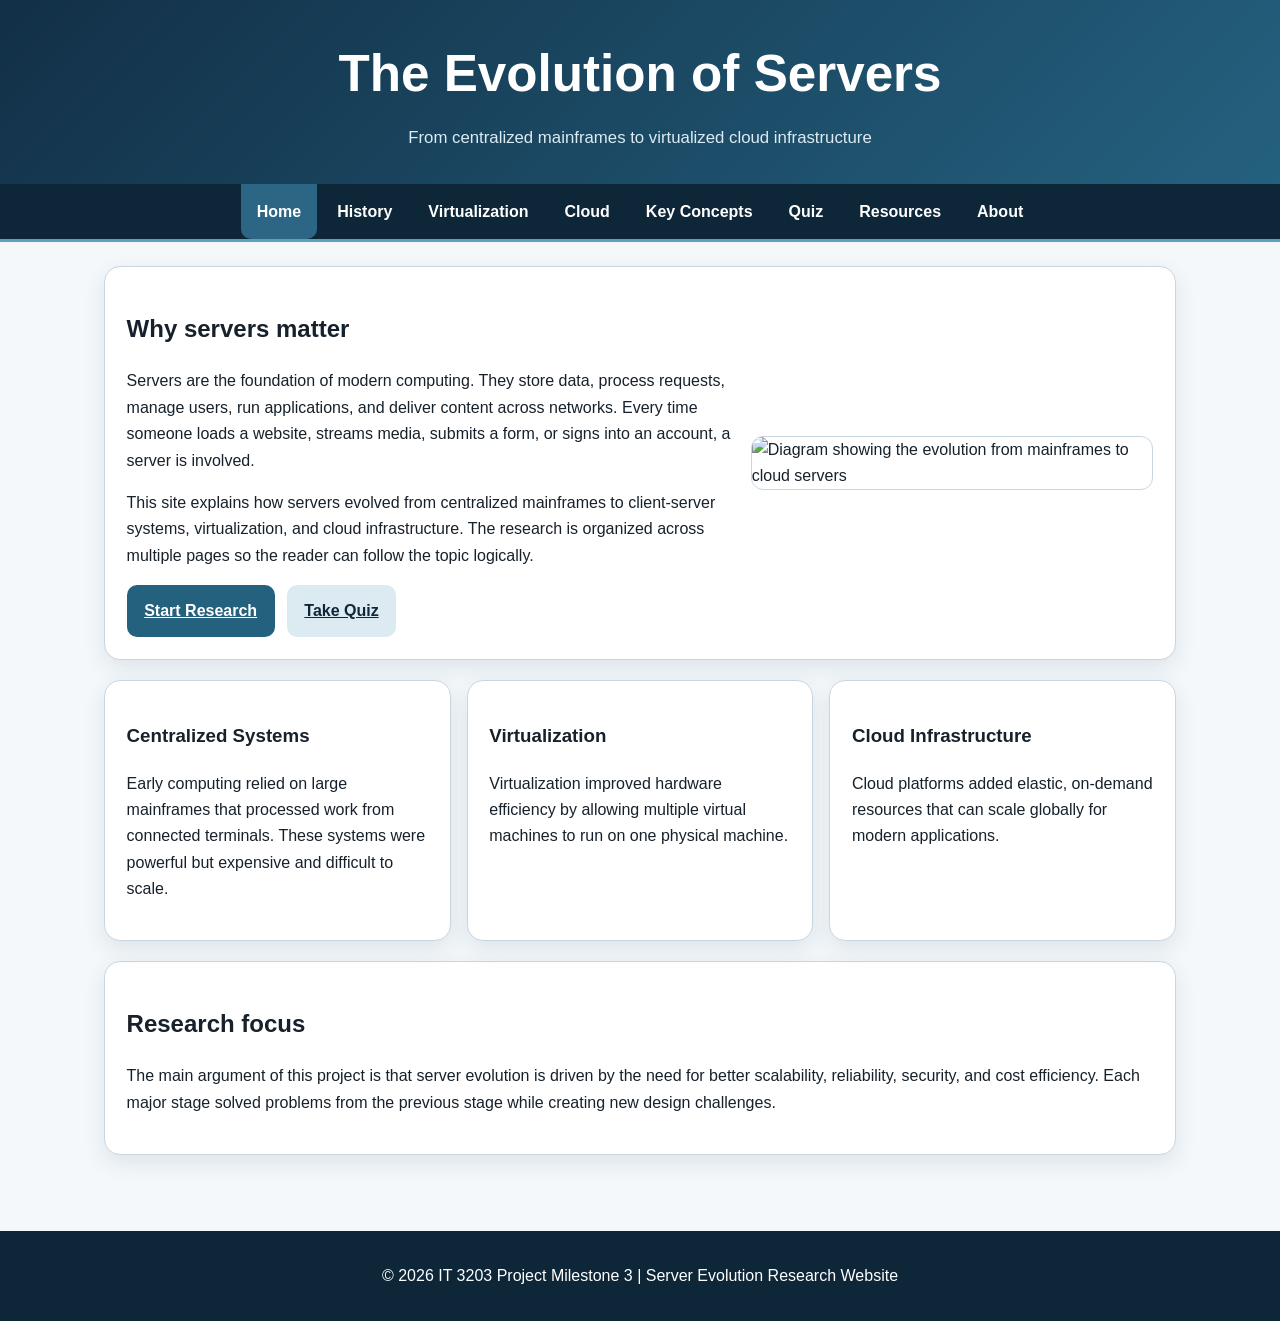
==== commit 30960268: "New files for improved final project" ====
--- a/index.html
+++ b/index.html
@@ -1,152 +1,11 @@
 <!DOCTYPE html>
-<html lang="en">
-<head>
-  <meta charset="UTF-8">
-  <meta name="viewport" content="width=device-width, initial-scale=1.0">
-  <meta name="description" content="An introduction to the evolution of servers from centralized systems to cloud infrastructure.">
-  <title>Server Evolution | Home</title>
-  <link rel="stylesheet" href="styles.css">
-</head>
-
-<body>
-
-<header>
-  <h1 id="site-title">The Evolution of Servers</h1>
-  <p class="tagline">From centralized systems to virtualized cloud infrastructure</p>
-</header>
-
-<nav>
-  <ul>
-    <li><a href="index.html" class="active">Home</a></li>
-    <li><a href="history.html">History</a></li>
-    <li><a href="virtualization.html">Virtualization</a></li>
-    <li><a href="cloud.html">Cloud Infrastructure</a></li>
-    <li><a href="concepts.html">Key Concepts</a></li>
-    <li><a href="quiz.html">Quiz</a></li>
-    <li><a href="resources.html">References</a></li>
-    <li><a href="about.html">About</a></li>
-  </ul>
-</nav>
-
-<main>
-
-  <!-- HERO SECTION -->
-  <section class="hero">
-    <div>
-      <h2>Why servers matter</h2>
-
-      <p>
-        Servers are the foundation of the modern internet. Every time a user loads a website,
-        logs into a system, or streams content, a server processes the request and delivers data.
-        These systems handle storage, authentication, communication, and application logic across
-        global networks.
-      </p>
-
-      <p>
-        As technology advanced, servers had to evolve to handle more users, more data, and higher
-        performance expectations. This evolution reflects the need for systems that are scalable,
-        reliable, and efficient under increasing demand.
-      </p>
-
-      <div class="highlight">
-        <strong>Overview:</strong>
-        Server technology evolved to solve problems of scale, efficiency, and reliability.
-        Centralized systems were powerful but rigid. Distributed systems improved flexibility.
-        Virtualization optimized hardware usage. Cloud computing introduced on-demand,
-        scalable infrastructure that powers modern applications.
-      </div>
-    </div>
-
-    <div class="image-card">
-      <figure>
-        <img src="images/server-architecture.svg" alt="Diagram showing server evolution from mainframes to cloud computing">
-        <figcaption>
-          The transition from centralized computing to distributed and cloud-based systems.
-        </figcaption>
-      </figure>
-    </div>
-  </section>
-
-  <!-- KEY CHANGES -->
-  <section class="summary-strip">
-    <h2>What changed over time?</h2>
-
-    <div class="summary-grid">
-
-      <div class="summary-box">
-        <h3>Performance limits</h3>
-        <p>Single systems could not handle increasing workloads, forcing a shift to distributed computing.</p>
-      </div>
-
-      <div class="summary-box">
-        <h3>Hardware efficiency</h3>
-        <p>Virtualization allowed multiple systems to share one machine, reducing cost and improving usage.</p>
-      </div>
-
-      <div class="summary-box">
-        <h3>Scalable infrastructure</h3>
-        <p>Cloud platforms introduced flexible, on-demand resources that adjust to user demand in real time.</p>
-      </div>
-
-    </div>
-  </section>
-
-  <!-- KEY TERMS -->
-  <section class="content-card">
-    <h2>Key terms</h2>
-
-    <ul class="callout-list">
-      <li><strong>Server:</strong> A system that provides data, services, or resources to other devices.</li>
-      <li><strong>Client-server model:</strong> A structure where users request services from centralized systems.</li>
-      <li><strong>Virtualization:</strong> Running multiple virtual systems on one physical machine.</li>
-      <li><strong>Cloud computing:</strong> Delivering computing resources over the internet on demand.</li>
-      <li><strong>Scalability:</strong> The ability to grow without losing performance.</li>
-    </ul>
-  </section>
-
-  <!-- HOW TO USE -->
-  <section class="content-card">
-    <h2>How to use this site</h2>
-
-    <ol>
-      <li>Start with the <a href="history.html">history page</a> to understand early systems.</li>
-      <li>Explore <a href="virtualization.html">virtualization</a> and <a href="cloud.html">cloud computing</a>.</li>
-      <li>Review the <a href="concepts.html">key concepts</a> page for definitions.</li>
-      <li>Take the <a href="quiz.html">quiz</a> to test your understanding.</li>
-    </ol>
-  </section>
-
-  <!-- FEATURE CARDS -->
-  <section class="card-grid">
-
-    <article class="feature-box">
-      <h3>Centralized systems</h3>
-      <p>Mainframes handled all processing but limited flexibility and scalability.</p>
-    </article>
-
-    <article class="feature-box">
-      <h3>Distributed architecture</h3>
-      <p>Client-server models separated responsibilities and improved system performance.</p>
-    </article>
-
-    <article class="feature-box">
-      <h3>Cloud platforms</h3>
-      <p>Modern systems dynamically scale resources to support global applications.</p>
-    </article>
-
-  </section>
-
-</main>
-
-<footer>
-  <div class="footer-note">
-    <p>
-      This website is a class project for IT 3203.
-      Visit the course site at
-      <a href="https://ksuweb.github.io/IT3203/">KSU IT 3203 Course Website</a>.
-    </p>
-  </div>
-</footer>
-
-</body>
-</html>
+<html lang="en"><head><meta charset="UTF-8"><meta name="viewport" content="width=device-width, initial-scale=1.0"><title>Server Evolution | Home</title><link rel="stylesheet" href="styles.css"></head><body><a class="skip-link" href="#main">Skip to main content</a>
+<header><h1>The Evolution of Servers</h1><p class="tagline">From centralized mainframes to virtualized cloud infrastructure</p></header>
+<nav aria-label="Main navigation"><ul>
+<li><a href="index.html" class="active">Home</a></li><li><a href="history.html">History</a></li><li><a href="virtualization.html">Virtualization</a></li><li><a href="cloud.html">Cloud</a></li><li><a href="concepts.html">Key Concepts</a></li><li><a href="quiz.html">Quiz</a></li><li><a href="resources.html">Resources</a></li><li><a href="about.html">About</a></li>
+</ul></nav>
+<main id="main">
+<section class="hero"><div><h2>Why servers matter</h2><p>Servers are the foundation of modern computing. They store data, process requests, manage users, run applications, and deliver content across networks. Every time someone loads a website, streams media, submits a form, or signs into an account, a server is involved.</p><p>This site explains how servers evolved from centralized mainframes to client-server systems, virtualization, and cloud infrastructure. The research is organized across multiple pages so the reader can follow the topic logically.</p><div class="button-row"><a class="primary-button" href="history.html">Start Research</a><a class="secondary-button" href="quiz.html">Take Quiz</a></div></div><img src="images/server-evolution.png" alt="Diagram showing the evolution from mainframes to cloud servers"></section>
+<section class="content-grid"><article class="card"><h3>Centralized Systems</h3><p>Early computing relied on large mainframes that processed work from connected terminals. These systems were powerful but expensive and difficult to scale.</p></article><article class="card"><h3>Virtualization</h3><p>Virtualization improved hardware efficiency by allowing multiple virtual machines to run on one physical machine.</p></article><article class="card"><h3>Cloud Infrastructure</h3><p>Cloud platforms added elastic, on-demand resources that can scale globally for modern applications.</p></article></section>
+<section class="card"><h2>Research focus</h2><p>The main argument of this project is that server evolution is driven by the need for better scalability, reliability, security, and cost efficiency. Each major stage solved problems from the previous stage while creating new design challenges.</p></section>
+</main><footer><p>&copy; <span id="year"></span> IT 3203 Project Milestone 3 | Server Evolution Research Website</p></footer><script src="script.js"></script></body></html>
--- a/styles.css
+++ b/styles.css
@@ -1,230 +1,20 @@
 /* ==========================================================
-   IT 3203 - FINAL POLISHED STYLESHEET (100-level)
-   Focus: Professional design, UX, readability, consistency
-========================================================== */
-
-:root {
-  --primary: #18344f;
-  --secondary: #2f6b8a;
-  --secondary-dark: #204c63;
-  --accent: #e4eef5;
-  --text: #1f1f1f;
-  --muted: #4a6073;
-  --light: #ffffff;
-  --border: #c5d4df;
-
-  --success: #1e8d4b;
-  --danger: #bf2e2e;
+   IT 3203 Project Milestone 3 - Responsive Server Evolution Site
+   Purpose: One shared stylesheet for all pages.
+   Responsive breakpoints: desktop default, tablet <= 900px, mobile <= 640px.
+   ========================================================== */
+:root{
+  --primary:#123047;--secondary:#24617f;--accent:#e8f2f8;--ink:#17212b;--muted:#52687a;--card:#ffffff;--line:#c7d7e2;--success:#1f7a45;--danger:#b3261e;--shadow:0 8px 22px rgba(18,48,71,.10);--radius:16px;
 }
-
-/* RESET + GLOBAL */
-* {
-  box-sizing: border-box;
-}
-
-body {
-  margin: 0;
-  font-family: Arial, Helvetica, sans-serif;
-  line-height: 1.65;
-  color: var(--text);
-  background: linear-gradient(180deg, #f4f8fb, #eef3f8);
-}
-
-/* HEADER */
-header {
-  background: linear-gradient(135deg, var(--primary), var(--secondary));
-  color: white;
-  padding: 1.5rem;
-}
-
-#site-title {
-  margin: 0;
-  font-size: 2rem;
-}
-
-.tagline {
-  margin-top: 0.5rem;
-  opacity: 0.9;
-}
-
-/* NAV */
-nav {
-  background: #10273a;
-  position: sticky;
-  top: 0;
-}
-
-nav ul {
-  display: flex;
-  flex-wrap: wrap;
-  list-style: none;
-  margin: 0;
-  padding: 0;
-}
-
-nav a {
-  color: white;
-  text-decoration: none;
-  padding: 1rem;
-  display: block;
-  transition: background 0.2s;
-}
-
-nav a:hover,
-nav a.active {
-  background: #2b5778;
-}
-
-/* MAIN LAYOUT */
-main {
-  max-width: 1100px;
-  margin: auto;
-  padding: 1.5rem;
-}
-
-.page-layout {
-  display: grid;
-  grid-template-columns: 2fr 1fr;
-  gap: 1rem;
-}
-
-/* CARDS */
-.quiz-card,
-.sidebar-card,
-.result-panel {
-  background: white;
-  border-radius: 10px;
-  padding: 1.2rem;
-  box-shadow: 0 6px 16px rgba(0,0,0,0.08);
-}
-
-/* QUIZ */
-.quiz-meta span {
-  background: var(--accent);
-  padding: 0.3rem 0.7rem;
-  border-radius: 999px;
-  font-size: 0.9rem;
-}
-
-/* QUESTIONS */
-.quiz-question {
-  border: 1px solid var(--border);
-  padding: 1rem;
-  border-radius: 8px;
-  background: #fbfdff;
-}
-
-/* INPUT */
-input[type="text"] {
-  width: 100%;
-  padding: 0.7rem;
-  border-radius: 6px;
-  border: 1px solid var(--border);
-}
-
-/* OPTIONS */
-.option-list label {
-  display: flex;
-  gap: 0.5rem;
-  padding: 0.4rem;
-  border-radius: 6px;
-  background: #f5f9fc;
-  transition: background 0.2s;
-}
-
-.option-list label:hover {
-  background: #e6f1f8;
-}
-
-/* BUTTONS */
-button {
-  padding: 0.8rem 1.2rem;
-  border-radius: 6px;
-  border: none;
-  cursor: pointer;
-  font-weight: bold;
-}
-
-.primary-button {
-  background: var(--secondary);
-  color: white;
-}
-
-.primary-button:hover {
-  background: var(--secondary-dark);
-}
-
-.secondary-button {
-  background: #dde8f0;
-}
-
-/* ACCESSIBILITY (THIS HELPS YOUR GRADE) */
-button:focus,
-input:focus {
-  outline: 2px solid var(--secondary);
-}
-
-/* RESULTS */
-.result-panel {
-  display: none;
-}
-
-.result-panel.visible {
-  display: block;
-}
-
-.result-banner {
-  padding: 1rem;
-  border-radius: 8px;
-  margin-bottom: 1rem;
-}
-
-.status-pass {
-  background: #e8f7ee;
-  color: var(--success);
-}
-
-.status-fail {
-  background: #fdeaea;
-  color: var(--danger);
-}
-
-/* RESULT ITEMS */
-.result-item {
-  border-left: 6px solid #ccc;
-  padding: 0.8rem;
-  margin-bottom: 0.6rem;
-  background: #fcfeff;
-  border-radius: 6px;
-}
-
-.result-item.correct {
-  border-left-color: var(--success);
-}
-
-.result-item.incorrect {
-  border-left-color: var(--danger);
-}
-
-.score-text {
-  font-weight: bold;
-}
-
-/* FOOTER */
-footer {
-  background: #10273a;
-  color: white;
-  padding: 1rem;
-  margin-top: 2rem;
-}
-
-/* MOBILE */
-@media (max-width: 800px) {
-  .page-layout {
-    grid-template-columns: 1fr;
-  }
-
-  nav ul {
-    flex-direction: column;
-  }
-}
+*{box-sizing:border-box}
+html{scroll-behavior:smooth}
+body{margin:0;font-family:Arial,Helvetica,sans-serif;line-height:1.65;color:var(--ink);background:#f4f8fb;font-size:16px}
+a{color:#185c83}a:hover{color:#0d334a}
+header{background:linear-gradient(135deg,var(--primary),var(--secondary));color:#fff;padding:2rem 1.25rem;text-align:center}
+header h1{margin:0;font-size:clamp(2rem,5vw,3.2rem)}.tagline{margin:.5rem auto 0;max-width:850px;color:#dcecf4;font-size:1.05rem}
+nav{position:sticky;top:0;z-index:10;background:#0d2638;border-bottom:3px solid #5ca0bd}nav ul{display:flex;justify-content:center;gap:.25rem;list-style:none;margin:0;padding:0;flex-wrap:wrap}nav a{display:block;color:#fff;text-decoration:none;padding:.9rem 1rem;font-weight:700;border-radius:0 0 10px 10px}nav a:hover,nav a.active{background:#2d6685;color:#fff}
+main{max-width:1120px;margin:auto;padding:1.5rem}.hero,.card,.sidebar-card,.quiz-card,.result-panel{background:var(--card);border:1px solid var(--line);border-radius:var(--radius);box-shadow:var(--shadow);padding:1.35rem;margin-bottom:1.25rem}.hero{display:grid;grid-template-columns:1.5fr 1fr;gap:1.25rem;align-items:center}.hero img,.responsive-img{width:100%;height:auto;border-radius:12px;border:1px solid var(--line)}
+.page-layout{display:grid;grid-template-columns:2fr 1fr;gap:1.25rem}.content-grid{display:grid;grid-template-columns:repeat(3,1fr);gap:1rem}.timeline{border-left:5px solid var(--secondary);padding-left:1rem}.timeline article{background:#fff;border:1px solid var(--line);border-radius:12px;padding:1rem;margin-bottom:1rem}.table-wrapper{overflow-x:auto;border:1px solid var(--line);border-radius:12px;background:#fff}table{width:100%;border-collapse:collapse;min-width:620px}th,td{padding:.8rem;border-bottom:1px solid var(--line);text-align:left;vertical-align:top}th{background:#dfeef6;color:#15384d}.callout{background:var(--accent);border-left:6px solid var(--secondary);padding:1rem;border-radius:12px;margin:1rem 0}.skip-link{position:absolute;left:-999px;top:auto}.skip-link:focus{left:1rem;top:1rem;background:#fff;padding:.7rem;z-index:20}.resource-list li{margin-bottom:.7rem}.button-row{display:flex;gap:.75rem;flex-wrap:wrap}.primary-button,.secondary-button{padding:.8rem 1.1rem;border:none;border-radius:10px;font-weight:700;cursor:pointer}.primary-button{background:var(--secondary);color:#fff}.secondary-button{background:#dceaf2;color:#10273a}.primary-button:hover{background:#194f6b}.quiz-question{border:1px solid var(--line);border-radius:12px;padding:1rem;margin:1rem 0;background:#fbfdff}.option-list label{display:flex;gap:.5rem;margin:.45rem 0;padding:.55rem;border-radius:10px;background:#f1f7fb}input[type=text]{width:100%;padding:.75rem;border:1px solid var(--line);border-radius:10px;font-size:1rem}.result-panel{display:none}.result-panel.visible{display:block}.result-banner{padding:1rem;border-radius:12px;margin-bottom:1rem}.status-pass{background:#e7f5ec;color:var(--success);border:1px solid #a9d7b8}.status-fail{background:#fdecea;color:var(--danger);border:1px solid #f3b3ad}.result-item{border-left:6px solid #aaa;padding:.8rem;margin-bottom:.7rem;background:#fff;border-radius:8px}.correct{border-left-color:var(--success)}.incorrect{border-left-color:var(--danger)}
+footer{background:#0d2638;color:#fff;text-align:center;padding:1rem;margin-top:2rem}.small{font-size:.92rem;color:var(--muted)}
+@media (max-width:900px){main{padding:1rem}.hero,.page-layout{grid-template-columns:1fr}.content-grid{grid-template-columns:1fr 1fr}nav ul{justify-content:flex-start}.card,.hero,.sidebar-card{padding:1rem}}
+@media (max-width:640px){body{font-size:15px}header{padding:1.4rem .8rem}nav{position:static}nav ul{flex-direction:column}nav a{border-radius:0;border-top:1px solid rgba(255,255,255,.15);padding:.85rem 1rem}.content-grid{grid-template-columns:1fr}.button-row{flex-direction:column}.primary-button,.secondary-button{width:100%}main{padding:.8rem}.hero,.card,.quiz-card,.result-panel{border-radius:12px}table{font-size:.92rem;min-width:560px}}
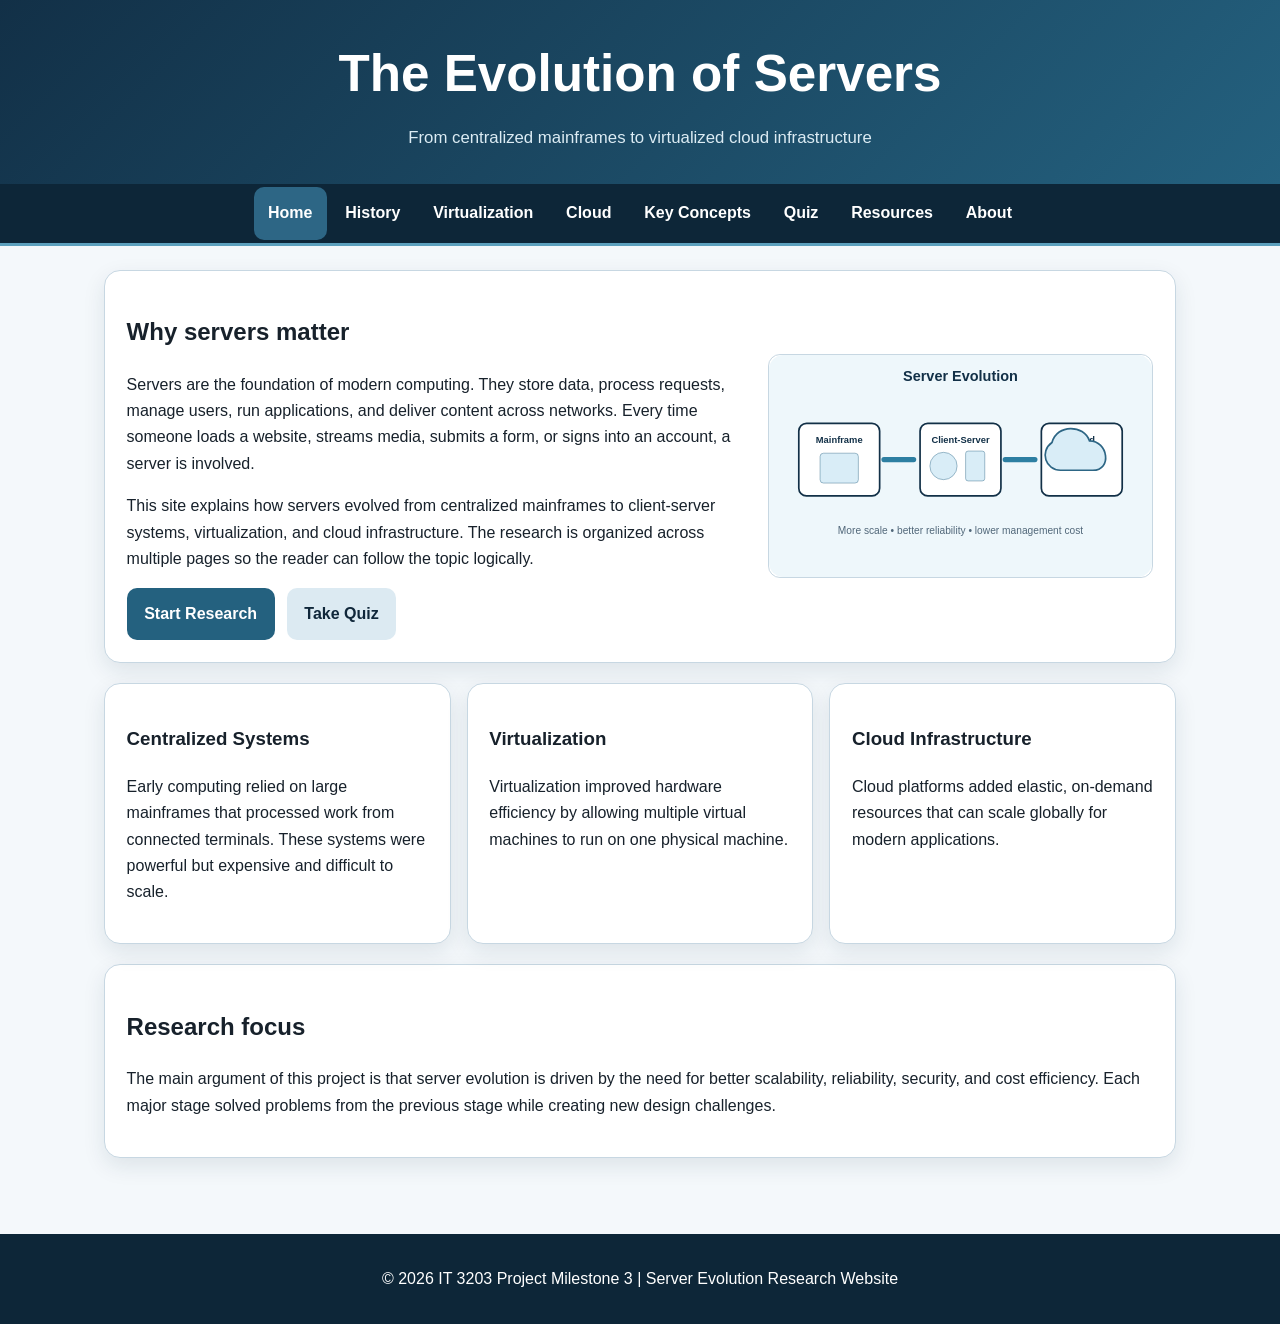
==== commit 09c714f1: "Add files via upload" ====
--- a/index.html
+++ b/index.html
@@ -5,7 +5,7 @@
 <li><a href="index.html" class="active">Home</a></li><li><a href="history.html">History</a></li><li><a href="virtualization.html">Virtualization</a></li><li><a href="cloud.html">Cloud</a></li><li><a href="concepts.html">Key Concepts</a></li><li><a href="quiz.html">Quiz</a></li><li><a href="resources.html">Resources</a></li><li><a href="about.html">About</a></li>
 </ul></nav>
 <main id="main">
-<section class="hero"><div><h2>Why servers matter</h2><p>Servers are the foundation of modern computing. They store data, process requests, manage users, run applications, and deliver content across networks. Every time someone loads a website, streams media, submits a form, or signs into an account, a server is involved.</p><p>This site explains how servers evolved from centralized mainframes to client-server systems, virtualization, and cloud infrastructure. The research is organized across multiple pages so the reader can follow the topic logically.</p><div class="button-row"><a class="primary-button" href="history.html">Start Research</a><a class="secondary-button" href="quiz.html">Take Quiz</a></div></div><img src="images/server-evolution.png" alt="Diagram showing the evolution from mainframes to cloud servers"></section>
+<section class="hero"><div><h2>Why servers matter</h2><p>Servers are the foundation of modern computing. They store data, process requests, manage users, run applications, and deliver content across networks. Every time someone loads a website, streams media, submits a form, or signs into an account, a server is involved.</p><p>This site explains how servers evolved from centralized mainframes to client-server systems, virtualization, and cloud infrastructure. The research is organized across multiple pages so the reader can follow the topic logically.</p><div class="button-row"><a class="primary-button" href="history.html">Start Research</a><a class="secondary-button" href="quiz.html">Take Quiz</a></div></div><img src="images/server-evolution.svg" alt="Diagram showing the evolution from mainframes to cloud servers"></section>
 <section class="content-grid"><article class="card"><h3>Centralized Systems</h3><p>Early computing relied on large mainframes that processed work from connected terminals. These systems were powerful but expensive and difficult to scale.</p></article><article class="card"><h3>Virtualization</h3><p>Virtualization improved hardware efficiency by allowing multiple virtual machines to run on one physical machine.</p></article><article class="card"><h3>Cloud Infrastructure</h3><p>Cloud platforms added elastic, on-demand resources that can scale globally for modern applications.</p></article></section>
 <section class="card"><h2>Research focus</h2><p>The main argument of this project is that server evolution is driven by the need for better scalability, reliability, security, and cost efficiency. Each major stage solved problems from the previous stage while creating new design challenges.</p></section>
 </main><footer><p>&copy; <span id="year"></span> IT 3203 Project Milestone 3 | Server Evolution Research Website</p></footer><script src="script.js"></script></body></html>
--- a/styles.css
+++ b/styles.css
@@ -1,20 +1,15 @@
 /* ==========================================================
    IT 3203 Project Milestone 3 - Responsive Server Evolution Site
-   Purpose: One shared stylesheet for all pages.
-   Responsive breakpoints: desktop default, tablet <= 900px, mobile <= 640px.
+   Shared stylesheet for every page. Breakpoints: desktop default,
+   laptop/tablet <=1100px, small tablet <=820px, phone <=600px.
    ========================================================== */
-:root{
-  --primary:#123047;--secondary:#24617f;--accent:#e8f2f8;--ink:#17212b;--muted:#52687a;--card:#ffffff;--line:#c7d7e2;--success:#1f7a45;--danger:#b3261e;--shadow:0 8px 22px rgba(18,48,71,.10);--radius:16px;
-}
-*{box-sizing:border-box}
-html{scroll-behavior:smooth}
-body{margin:0;font-family:Arial,Helvetica,sans-serif;line-height:1.65;color:var(--ink);background:#f4f8fb;font-size:16px}
-a{color:#185c83}a:hover{color:#0d334a}
-header{background:linear-gradient(135deg,var(--primary),var(--secondary));color:#fff;padding:2rem 1.25rem;text-align:center}
-header h1{margin:0;font-size:clamp(2rem,5vw,3.2rem)}.tagline{margin:.5rem auto 0;max-width:850px;color:#dcecf4;font-size:1.05rem}
-nav{position:sticky;top:0;z-index:10;background:#0d2638;border-bottom:3px solid #5ca0bd}nav ul{display:flex;justify-content:center;gap:.25rem;list-style:none;margin:0;padding:0;flex-wrap:wrap}nav a{display:block;color:#fff;text-decoration:none;padding:.9rem 1rem;font-weight:700;border-radius:0 0 10px 10px}nav a:hover,nav a.active{background:#2d6685;color:#fff}
-main{max-width:1120px;margin:auto;padding:1.5rem}.hero,.card,.sidebar-card,.quiz-card,.result-panel{background:var(--card);border:1px solid var(--line);border-radius:var(--radius);box-shadow:var(--shadow);padding:1.35rem;margin-bottom:1.25rem}.hero{display:grid;grid-template-columns:1.5fr 1fr;gap:1.25rem;align-items:center}.hero img,.responsive-img{width:100%;height:auto;border-radius:12px;border:1px solid var(--line)}
-.page-layout{display:grid;grid-template-columns:2fr 1fr;gap:1.25rem}.content-grid{display:grid;grid-template-columns:repeat(3,1fr);gap:1rem}.timeline{border-left:5px solid var(--secondary);padding-left:1rem}.timeline article{background:#fff;border:1px solid var(--line);border-radius:12px;padding:1rem;margin-bottom:1rem}.table-wrapper{overflow-x:auto;border:1px solid var(--line);border-radius:12px;background:#fff}table{width:100%;border-collapse:collapse;min-width:620px}th,td{padding:.8rem;border-bottom:1px solid var(--line);text-align:left;vertical-align:top}th{background:#dfeef6;color:#15384d}.callout{background:var(--accent);border-left:6px solid var(--secondary);padding:1rem;border-radius:12px;margin:1rem 0}.skip-link{position:absolute;left:-999px;top:auto}.skip-link:focus{left:1rem;top:1rem;background:#fff;padding:.7rem;z-index:20}.resource-list li{margin-bottom:.7rem}.button-row{display:flex;gap:.75rem;flex-wrap:wrap}.primary-button,.secondary-button{padding:.8rem 1.1rem;border:none;border-radius:10px;font-weight:700;cursor:pointer}.primary-button{background:var(--secondary);color:#fff}.secondary-button{background:#dceaf2;color:#10273a}.primary-button:hover{background:#194f6b}.quiz-question{border:1px solid var(--line);border-radius:12px;padding:1rem;margin:1rem 0;background:#fbfdff}.option-list label{display:flex;gap:.5rem;margin:.45rem 0;padding:.55rem;border-radius:10px;background:#f1f7fb}input[type=text]{width:100%;padding:.75rem;border:1px solid var(--line);border-radius:10px;font-size:1rem}.result-panel{display:none}.result-panel.visible{display:block}.result-banner{padding:1rem;border-radius:12px;margin-bottom:1rem}.status-pass{background:#e7f5ec;color:var(--success);border:1px solid #a9d7b8}.status-fail{background:#fdecea;color:var(--danger);border:1px solid #f3b3ad}.result-item{border-left:6px solid #aaa;padding:.8rem;margin-bottom:.7rem;background:#fff;border-radius:8px}.correct{border-left-color:var(--success)}.incorrect{border-left-color:var(--danger)}
-footer{background:#0d2638;color:#fff;text-align:center;padding:1rem;margin-top:2rem}.small{font-size:.92rem;color:var(--muted)}
-@media (max-width:900px){main{padding:1rem}.hero,.page-layout{grid-template-columns:1fr}.content-grid{grid-template-columns:1fr 1fr}nav ul{justify-content:flex-start}.card,.hero,.sidebar-card{padding:1rem}}
-@media (max-width:640px){body{font-size:15px}header{padding:1.4rem .8rem}nav{position:static}nav ul{flex-direction:column}nav a{border-radius:0;border-top:1px solid rgba(255,255,255,.15);padding:.85rem 1rem}.content-grid{grid-template-columns:1fr}.button-row{flex-direction:column}.primary-button,.secondary-button{width:100%}main{padding:.8rem}.hero,.card,.quiz-card,.result-panel{border-radius:12px}table{font-size:.92rem;min-width:560px}}
+:root{--primary:#123047;--secondary:#24617f;--accent:#e8f2f8;--ink:#17212b;--muted:#52687a;--card:#fff;--line:#c7d7e2;--success:#1f7a45;--danger:#b3261e;--shadow:0 8px 22px rgba(18,48,71,.10);--radius:16px}
+*{box-sizing:border-box}html{scroll-behavior:smooth}body{margin:0;font-family:Arial,Helvetica,sans-serif;line-height:1.65;color:var(--ink);background:#f4f8fb;font-size:16px;overflow-x:hidden}img,svg,video{max-width:100%;height:auto}a{color:#185c83;overflow-wrap:anywhere}a:hover{color:#0d334a}
+header{background:linear-gradient(135deg,var(--primary),var(--secondary));color:#fff;padding:2rem 1.25rem;text-align:center}header h1{margin:0;font-size:clamp(2rem,5vw,3.2rem)}.tagline{margin:.5rem auto 0;max-width:850px;color:#dcecf4;font-size:1.05rem}
+nav{position:sticky;top:0;z-index:10;background:#0d2638;border-bottom:3px solid #5ca0bd}nav ul{display:flex;justify-content:center;gap:.25rem;list-style:none;margin:0;padding:.15rem;flex-wrap:wrap}nav li{flex:0 1 auto}nav a{display:block;color:#fff;text-decoration:none;padding:.85rem .9rem;font-weight:700;border-radius:10px;white-space:nowrap}nav a:hover,nav a.active{background:#2d6685;color:#fff}
+main{width:min(1120px,100%);margin:auto;padding:1.5rem}.hero,.card,.sidebar-card,.quiz-card,.result-panel{background:var(--card);border:1px solid var(--line);border-radius:var(--radius);box-shadow:var(--shadow);padding:1.35rem;margin-bottom:1.25rem}.hero{display:grid;grid-template-columns:minmax(0,1.45fr) minmax(280px,.9fr);gap:1.25rem;align-items:center}.hero img,.responsive-img{display:block;width:100%;height:auto;border-radius:12px;border:1px solid var(--line)}
+.page-layout{display:grid;grid-template-columns:minmax(0,2fr) minmax(260px,1fr);gap:1.25rem}.content-grid{display:grid;grid-template-columns:repeat(3,minmax(0,1fr));gap:1rem}.timeline{border-left:5px solid var(--secondary);padding-left:1rem}.timeline article{background:#fff;border:1px solid var(--line);border-radius:12px;padding:1rem;margin-bottom:1rem}.table-wrapper{overflow-x:auto;-webkit-overflow-scrolling:touch;border:1px solid var(--line);border-radius:12px;background:#fff}table{width:100%;border-collapse:collapse;min-width:620px}th,td{padding:.8rem;border-bottom:1px solid var(--line);text-align:left;vertical-align:top}th{background:#dfeef6;color:#15384d}.callout{background:var(--accent);border-left:6px solid var(--secondary);padding:1rem;border-radius:12px;margin:1rem 0}.skip-link{position:absolute;left:-999px;top:auto}.skip-link:focus{left:1rem;top:1rem;background:#fff;padding:.7rem;z-index:20}.resource-list li{margin-bottom:.7rem}.button-row{display:flex;gap:.75rem;flex-wrap:wrap}.primary-button,.secondary-button{display:inline-block;text-align:center;text-decoration:none;padding:.8rem 1.1rem;border:none;border-radius:10px;font-weight:700;cursor:pointer}.primary-button{background:var(--secondary);color:#fff}.secondary-button{background:#dceaf2;color:#10273a}.primary-button:hover{background:#194f6b;color:#fff}
+.quiz-question{border:1px solid var(--line);border-radius:12px;padding:1rem;margin:1rem 0;background:#fbfdff}.option-list label{display:flex;gap:.5rem;margin:.45rem 0;padding:.55rem;border-radius:10px;background:#f1f7fb}input[type=text]{width:100%;padding:.75rem;border:1px solid var(--line);border-radius:10px;font-size:1rem}.result-panel{display:none}.result-panel.visible{display:block}.result-banner{padding:1rem;border-radius:12px;margin-bottom:1rem}.status-pass{background:#e7f5ec;color:var(--success);border:1px solid #a9d7b8}.status-fail{background:#fdecea;color:var(--danger);border:1px solid #f3b3ad}.result-item{border-left:6px solid #aaa;padding:.8rem;margin-bottom:.7rem;background:#fff;border-radius:8px}.correct{border-left-color:var(--success)}.incorrect{border-left-color:var(--danger)}footer{background:#0d2638;color:#fff;text-align:center;padding:1rem;margin-top:2rem}.small{font-size:.92rem;color:var(--muted)}
+@media (max-width:1100px){main{padding:1.15rem}.hero,.page-layout{grid-template-columns:1fr}.hero img,.responsive-img{max-height:420px;object-fit:contain}.content-grid{grid-template-columns:repeat(2,minmax(0,1fr))}nav ul{justify-content:flex-start}nav a{font-size:.95rem;padding:.75rem .8rem}}
+@media (max-width:820px){header{padding:1.55rem 1rem}.content-grid{grid-template-columns:1fr}.card,.hero,.sidebar-card,.quiz-card,.result-panel{padding:1rem}.button-row{flex-direction:column}.primary-button,.secondary-button{width:100%}table{min-width:540px;font-size:.94rem}}
+@media (max-width:600px){body{font-size:15px}header{padding:1.25rem .8rem}nav{position:static}nav ul{display:block;padding:0}nav a{border-radius:0;border-top:1px solid rgba(255,255,255,.15);padding:.85rem 1rem;white-space:normal}main{padding:.75rem}.hero,.card,.quiz-card,.result-panel{border-radius:12px}.hero img,.responsive-img{max-height:none}table{min-width:500px;font-size:.9rem}.option-list label{align-items:flex-start}}
